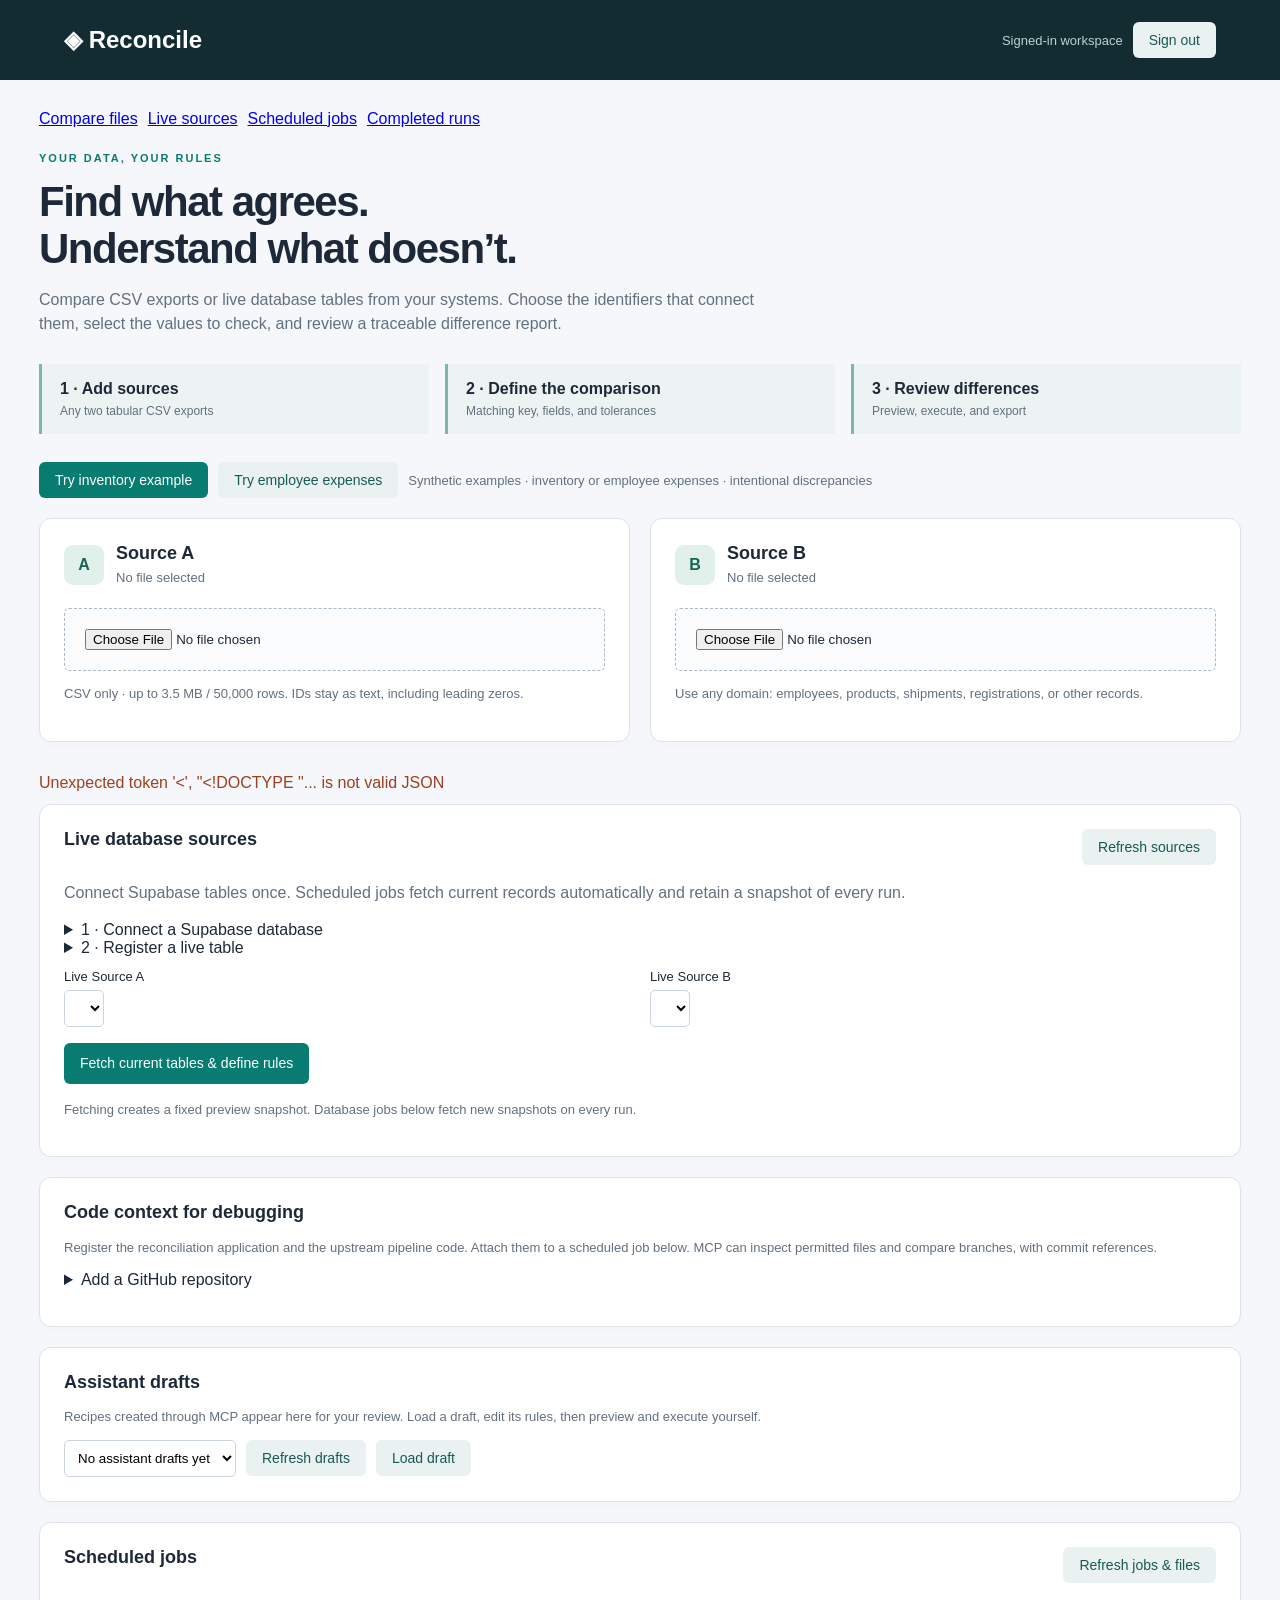
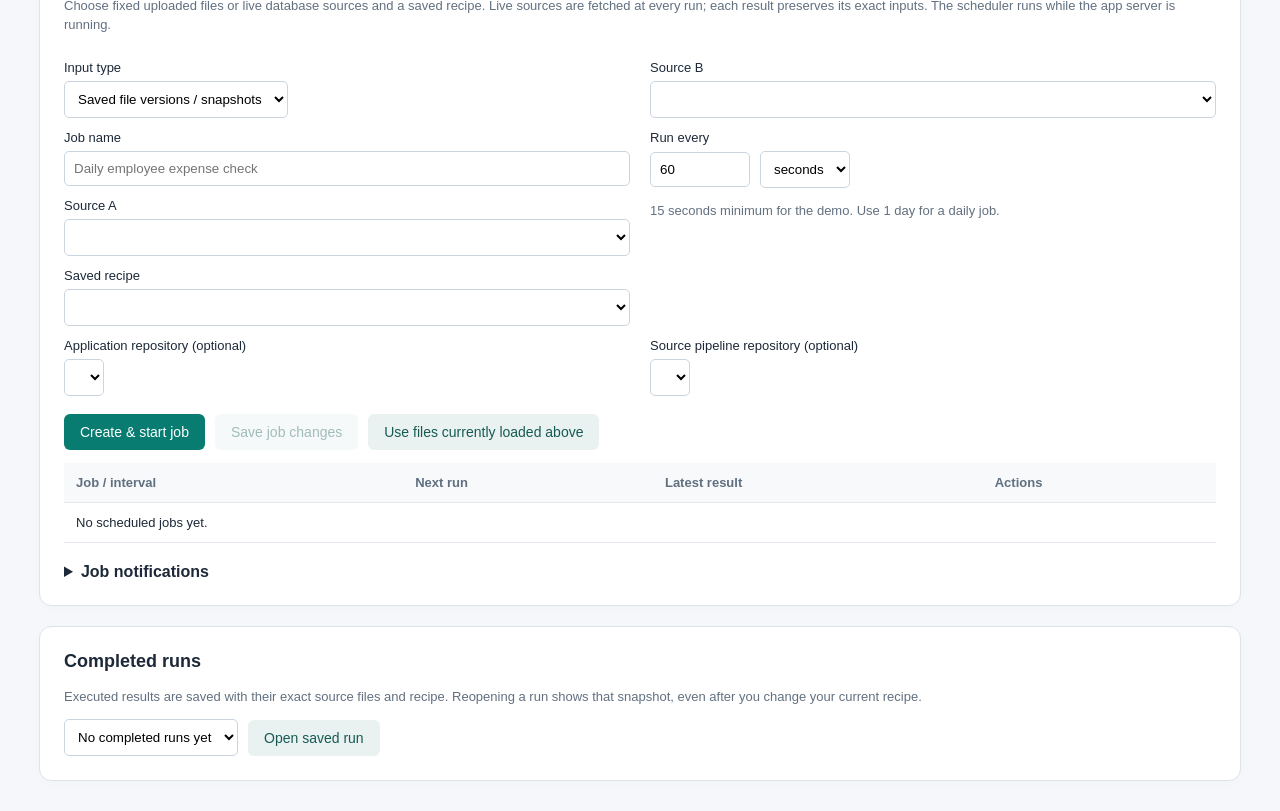
==== app/index.html @ 4d146db3 "Build live-table reconciliation with scheduled snapshots and GitHub diagnostics" ====
<!doctype html><html lang="en"><head><meta charset="UTF-8"><meta name="viewport" content="width=device-width,initial-scale=1"><title>Reconcile — CSV workbench</title><style>
:root{font-family:Inter,Segoe UI,sans-serif;color:#1d2938;background:#f5f7fa}*{box-sizing:border-box}body{margin:0}header{background:#132c32;color:white;padding:22px 5%;display:flex;justify-content:space-between;align-items:center}header b{font-size:24px}header span{color:#b4d5d2;font-size:13px}main{max-width:1250px;margin:30px auto;padding:0 24px}h1{font-size:30px;margin:0 0 8px}h2{font-size:18px;margin-top:0}p{color:#627080;line-height:1.5}.grid{display:grid;grid-template-columns:1fr 1fr;gap:20px}.card{background:white;border:1px solid #dce3e9;border-radius:12px;padding:24px;margin-bottom:20px}button,.button{background:#087c70;color:white;border:0;border-radius:6px;padding:10px 16px;cursor:pointer;font:inherit;font-size:14px}button:disabled{opacity:.4;cursor:default}.secondary{background:#eaf2f1;color:#165a53}input,select{padding:9px;border:1px solid #cbd5df;border-radius:5px;max-width:100%;background:white}label{font-size:13px;display:block;margin:12px 0 6px}.row{display:flex;gap:10px;align-items:center;flex-wrap:wrap}.comparison{display:grid;grid-template-columns:1fr 1fr 100px 80px 32px;gap:8px;margin:10px 0}.muted{font-size:13px;color:#627080}.hidden{display:none}.stats{display:flex;gap:12px;flex-wrap:wrap;margin:16px 0}.stat{background:#edf4f3;padding:12px 18px;border-radius:8px;min-width:105px}.stat b{display:block;font-size:24px}.stat span{font-size:12px}table{border-collapse:collapse;width:100%;font-size:13px}td,th{text-align:left;padding:12px;border-bottom:1px solid #e3e8ee;vertical-align:top}th{color:#607080;background:#f7f9fb}.scroll{overflow:auto;max-height:520px}.badge{display:inline-block;border-radius:20px;background:#eef2f6;padding:4px 9px;font-size:12px}.mismatch,.invalid_value,.duplicate_key,.invalid_key{background:#fff0d9;color:#835100}.matched{background:#dcf4e8;color:#17643a}#message{white-space:pre-wrap;padding:12px 0;color:#9b4020}details{max-width:700px}pre{white-space:pre-wrap;word-break:break-word;font-size:12px}.actions{display:flex;gap:10px;margin-top:18px;flex-wrap:wrap}@media(max-width:750px){.grid{grid-template-columns:1fr}.comparison{grid-template-columns:1fr 1fr}header span{display:none}}
#jobName{width:100%}#jobLeft,#jobRight,#jobRecipe{width:100%}.eyebrow{font-size:11px;letter-spacing:2px;font-weight:700;color:#087c70;margin-bottom:14px}h1{font-size:42px;letter-spacing:-1.5px;line-height:1.12}.intro{max-width:730px;font-size:16px}.steps{display:grid;grid-template-columns:repeat(3,1fr);gap:16px;margin:28px 0}.steps>div{padding:16px 18px;border-left:3px solid #78b8ad;background:#edf3f2}.steps b,.steps span{display:block}.steps span{font-size:12px;color:#627080;margin-top:6px}.source-heading{display:flex;gap:12px;align-items:center;margin-bottom:22px}.source-heading h2{margin:0 0 4px}.letter{width:40px;height:40px;display:grid;place-items:center;background:#e1f0eb;color:#176457;border-radius:9px;font-weight:700}.explanation{white-space:pre-line;padding:16px;background:#f0f5f8;border-radius:7px;color:#31495a;font-size:14px;line-height:1.7}input[type=file]{width:100%;padding:20px;background:#fafcfd;border:1px dashed #a9bac8}h3{font-size:15px}.card{box-shadow:0 3px 12px #20304004}@media(max-width:750px){.steps{grid-template-columns:1fr}h1{font-size:32px}}</style></head><body><header><b>◈ Reconcile</b><div class="row"><span id="accountName">Signed-in workspace</span><form action="/auth/logout" method="post"><button class="secondary" type="submit">Sign out</button></form></div></header><main><nav class="row" style="margin-bottom:24px"><a href="#workbench">Compare files</a><a href="#databaseSources">Live sources</a><a href="#scheduled">Scheduled jobs</a><a href="#history">Completed runs</a></nav><div id="workbench" class="eyebrow">YOUR DATA, YOUR RULES</div><h1>Find what agrees.<br>Understand what doesn’t.</h1><p class="intro">Compare CSV exports or live database tables from your systems. Choose the identifiers that connect them, select the values to check, and review a traceable difference report.</p><div class="steps"><div><b>1 · Add sources</b><span>Any two tabular CSV exports</span></div><div><b>2 · Define the comparison</b><span>Matching key, fields, and tolerances</span></div><div><b>3 · Review differences</b><span>Preview, execute, and export</span></div></div><div class="row" style="margin:20px 0"><button id="demo">Try inventory example</button><button id="expenseDemo" class="secondary">Try employee expenses</button><span class="muted">Synthetic examples · inventory or employee expenses · intentional discrepancies</span></div><div class="grid"><section class="card"><div class="source-heading"><span class="letter">A</span><div><h2>Source A</h2><span id="leftName" class="muted">No file selected</span></div></div><input type="file" id="left" accept=".csv"><p id="leftInfo" class="muted">CSV only · up to 3.5 MB / 50,000 rows. IDs stay as text, including leading zeros.</p></section><section class="card"><div class="source-heading"><span class="letter">B</span><div><h2>Source B</h2><span id="rightName" class="muted">No file selected</span></div></div><input type="file" id="right" accept=".csv"><p id="rightInfo" class="muted">Use any domain: employees, products, shipments, registrations, or other records.</p></section></div><section id="sourceProfiles" class="card hidden"><h2>Explore your sources</h2><p class="muted">Inspect column names and sample values before deciding what to compare. Empty cells in unused columns do not affect the comparison.</p><div id="profiles" class="grid"></div></section><div id="message" role="alert"></div><section class="card" id="databaseSources"><div class="row" style="justify-content:space-between"><h2>Live database sources</h2><button id="refreshSources" class="secondary">Refresh sources</button></div><p>Connect Supabase tables once. Scheduled jobs fetch current records automatically and retain a snapshot of every run.</p><p id="sourceMessage" class="muted" role="status"></p><details><summary>1 · Connect a Supabase database</summary><p class="muted">Use a dedicated SELECT-only database role. The session-pooler host is recommended. Credentials stay encrypted on the server and are never sent through MCP.</p><div class="grid"><div><label for="connectionName">Connection name</label><input id="connectionName" value="Employee audit database"><label for="dbHost">Supabase database / pooler host</label><input id="dbHost" placeholder="aws-0-region.pooler.supabase.com"><label for="dbUser">Database username</label><input id="dbUser" autocomplete="off" placeholder="reconcile_reader.project-ref"><label for="dbPassword">Database password</label><input id="dbPassword" type="password" autocomplete="new-password"></div><div><label for="dbPort">Port</label><select id="dbPort"><option>5432</option><option>6543</option></select><label for="dbName">Database</label><input id="dbName" value="postgres"><label for="dbSchema">Schema</label><input id="dbSchema" value="reconcile_demo"></div></div><p><button id="connectDatabase">Test & save connection</button></p></details><details><summary>2 · Register a live table</summary><div class="grid"><div><label for="sourceConnection">Connection</label><select id="sourceConnection"></select><label for="sourceTable">Table</label><select id="sourceTable"></select><label for="sourceLabel">Source name</label><input id="sourceLabel" placeholder="Live employee expenses"><label for="sourceColumns">Columns (Ctrl-click to select several; primary key is always included)</label><select id="sourceColumns" multiple size="6" style="width:100%"></select></div><div><label for="sourceDateColumn">Optional date filter column</label><select id="sourceDateColumn"></select><label for="sourceDateFrom">From (inclusive)</label><input id="sourceDateFrom" type="date"><label for="sourceDateTo">Through (inclusive)</label><input id="sourceDateTo" type="date"><p class="muted">Tables need a primary key. Register two tables from the same connection for a consistent snapshot.</p></div></div><p><button id="saveSource">Save live source</button></p></details><div class="grid"><div><label for="compareSourceA">Live Source A</label><select id="compareSourceA"></select></div><div><label for="compareSourceB">Live Source B</label><select id="compareSourceB"></select></div></div><p><button id="snapshotSources">Fetch current tables & define rules</button></p><p class="muted" id="sourceSnapshotInfo">Fetching creates a fixed preview snapshot. Database jobs below fetch new snapshots on every run.</p></section>
<section class="card" id="codeContexts"><h2>Code context for debugging</h2><p class="muted">Register the reconciliation application and the upstream pipeline code. Attach them to a scheduled job below. MCP can inspect permitted files and compare branches, with commit references.</p><details><summary>Add a GitHub repository</summary><div class="grid"><div><label for="repoName">Name</label><input id="repoName" placeholder="Expense import pipeline"><label for="repoUrl">Repository (owner/name or GitHub URL)</label><input id="repoUrl" placeholder="your-account/reconcile-demo"><label for="repoBranch">Default branch</label><input id="repoBranch" value="main"></div><div><label for="repoPaths">Relevant paths (one per line; folders end in /)</label><textarea id="repoPaths" rows="4" style="width:100%" placeholder="pipeline/&#10;app/&#10;server.py"></textarea><label for="repoToken">Read-only fine-grained token (private repositories only)</label><input id="repoToken" type="password" autocomplete="new-password"><p class="muted">Public repositories need no token. Limit a private token to Contents: read for the selected repository.</p></div></div><p><button id="saveRepository">Verify & save repository</button></p></details><p id="repoMessage" class="muted" role="status"></p><div id="repoList" class="muted"></div></section><section class="card"><h2>Assistant drafts</h2><p class="muted">Recipes created through MCP appear here for your review. Load a draft, edit its rules, then preview and execute yourself.</p><div class="row"><select id="drafts" aria-label="Assistant drafts"><option value="">No assistant drafts yet</option></select><button id="refreshDrafts" class="secondary">Refresh drafts</button><button id="loadDraft" class="secondary">Load draft</button></div></section><section id="editor" class="card hidden"><h2>Define your comparison</h2><p class="muted">A recipe is a reusable set of instructions. First choose one unique identifier in each file, then select pairs of values to compare. This creates a difference report; it does not overwrite or combine your sources.</p><div class="row"><label>Saved recipes <select id="savedRecipes"><option value="demo">Inventory demo recipe</option></select></label><button id="loadSaved" class="secondary">Load selected recipe</button><input id="recipeName" placeholder="Name your recipe" aria-label="Recipe name"><button class="secondary" id="save">Save recipe</button><span id="recipeStatus" class="muted" role="status">No recipe saved yet</span></div><p class="muted">Recipes are saved in this local workspace. Each save creates a new version. Load one after uploading your two files.</p><div class="grid"><div><label>Source A · matching key</label><select id="leftKey"></select></div><div><label>Source B · matching key</label><select id="rightKey"></select></div></div><div class="row" style="margin:16px 0"><label><input type="checkbox" id="trim" checked> Trim surrounding whitespace</label><label><input type="checkbox" id="ignoreCase" checked> Ignore letter case</label><label><input type="checkbox" id="includeMissing" checked> Include records with missing data</label></div><p class="muted">Normalization applies to matching keys and text comparisons. Missing keys and duplicate keys are isolated, never guessed. Missing-data flags check only selected keys and comparison fields, not unused columns. Uncheck to exclude these groups from results and exports; exclusion counts remain visible.</p><div class="comparison muted"><span>Source A column</span><span>Source B column</span><span>Type</span><span>Tolerance</span></div><div id="comparisons"></div><button class="secondary" id="add">+ Compare another field</button><p id="recipeSummary" class="explanation"></p><div class="actions"><button id="preview">Validate & preview</button><input id="runName" placeholder="Name this run (optional)" aria-label="Run name"><button id="execute" disabled>Execute & save run</button><label style="margin:0"><span class="button secondary">Load recipe <input id="load" type="file" accept=".json" style="display:none"></span></label></div></section><section id="output" class="card hidden"><div class="row" style="justify-content:space-between"><h2 id="resultTitle">Preview</h2><button id="download" class="secondary" disabled>Download results</button></div><p id="accounting" class="muted"></p><div id="stats" class="stats"></div><div class="row" style="margin-bottom:16px"><label>Filter <select id="filter"><option value="all">All results</option></select></label><span class="muted">Counts represent key groups, not individual rows. Matched means selected fields agree. Expand a record for original rows; CSV row IDs are line numbers; database row IDs contain primary-key values.</span></div><div class="scroll"><table><thead><tr><th>Normalized key</th><th>Status</th><th>Discrepancies</th><th>Source records</th></tr></thead><tbody id="rows"></tbody></table></div></section><section class="card" id="scheduled"><div class="row" style="justify-content:space-between"><h2>Scheduled jobs</h2><button class="secondary" id="refreshJobs">Refresh jobs & files</button></div><p class="muted">Choose fixed uploaded files or live database sources and a saved recipe. Live sources are fetched at every run; each result preserves its exact inputs. The scheduler runs while the app server is running.</p><div class="grid"><div><label for="jobMode">Input type</label><select id="jobMode"><option value="files">Saved file versions / snapshots</option><option value="database">Live database tables</option></select><label for="jobName">Job name</label><input id="jobName" placeholder="Daily employee expense check"><label for="jobLeft">Source A</label><select id="jobLeft"></select><label for="jobRecipe">Saved recipe</label><select id="jobRecipe"></select></div><div><label for="jobRight">Source B</label><select id="jobRight"></select><label for="jobInterval">Run every</label><div class="row"><input id="jobInterval" type="number" value="60" min="1" style="width:100px"><select id="jobUnit" aria-label="Interval unit"><option value="1">seconds</option><option value="60">minutes</option><option value="3600">hours</option><option value="86400">days</option></select></div><p class="muted">15 seconds minimum for the demo. Use 1 day for a daily job.</p></div></div><div class="grid"><div><label for="jobAppRepo">Application repository (optional)</label><select id="jobAppRepo"></select></div><div><label for="jobPipelineRepo">Source pipeline repository (optional)</label><select id="jobPipelineRepo"></select></div></div><div class="actions"><button id="createJob">Create & start job</button><button id="updateJob" class="secondary" disabled>Save job changes</button><button id="useCurrentFiles" class="secondary">Use files currently loaded above</button></div><p id="jobMessage" class="muted" role="status"></p><div class="scroll"><table><thead><tr><th>Job / interval</th><th>Next run</th><th>Latest result</th><th>Actions</th></tr></thead><tbody id="jobRows"><tr><td colspan="4">No scheduled jobs yet.</td></tr></tbody></table></div><details id="notificationPanel" style="max-width:none;margin-top:20px"><summary id="notificationHeading" style="cursor:pointer;font-weight:600">Job notifications</summary><p class="muted">Events are saved in your workspace. A verified assistant subscription enables webhook delivery. Accepted means the receiver acknowledged the event; assistant processing happens afterward.</p><p id="subscriptionStatus" class="muted">Checking assistant subscriptions…</p><div id="jobEvents" class="muted">No job events yet.</div><div class="row"><button id="notificationsPrev" class="secondary">Previous notifications</button><span id="notificationsPage" class="muted"></span><button id="notificationsNext" class="secondary">Next notifications</button><label>Per page <select id="notificationsSize"><option>5</option><option>10</option><option>20</option></select></label></div></details></section><section class="card" id="history"><h2>Completed runs</h2><p class="muted">Executed results are saved with their exact source files and recipe. Reopening a run shows that snapshot, even after you change your current recipe.</p><div class="row"><select id="runHistory" aria-label="Completed runs"><option value="">No completed runs yet</option></select><button id="openRun" class="secondary">Open saved run</button></div></section></main><script>
const statusLabel=k=>({matched:'Agrees',mismatch:'Different values',left_only:'Only in Source A',right_only:'Only in Source B',invalid_key:'Missing identifier',duplicate_key:'Duplicate identifier',invalid_value:'Invalid number',missing_data:'Missing data'}[k]||k);
const $=id=>document.getElementById(id);let source={left:'',right:''},columns={},current=null,approved=null,executed=false;
let workspaceKey=null,jobRecords=[],editingJob=null;
let ids={left:null,right:null},names={left:'Source A.csv',right:'Source B.csv'},previewId=null,runId=null,revision=0,recipeRecords=[];
const esc=x=>String(x??'').replace(/[&<>"']/g,c=>({'&':'&amp;','<':'&lt;','>':'&gt;','"':'&quot;',"'":'&#39;'}[c]));
function invalidate(){revision++;if($('recipeName').value)$('recipeStatus').textContent='Unsaved changes';previewId=null;runId=null;updateSummary();persistWorkspace();approved=null;current=null;executed=false;$('execute').disabled=true;$('download').disabled=true;$('output').classList.add('hidden')}
async function api(path,body,method='POST'){const r=await fetch(path,{method,headers:{'Content-Type':'application/json'},body:JSON.stringify(body)});const j=await r.json();if(r.status===401){location.href='/';throw Error('Session expired. Sign in again.');}if(!r.ok)throw Error(j.error||j.detail||'Request failed');return j}
function options(cols,value){return cols.map(c=>`<option ${c===value?'selected':''} value="${esc(c)}">${esc(c)}</option>`).join('')}
function addComparison(c={}){const row=document.createElement('div');row.className='comparison';row.innerHTML=`<select class="lc">${options(columns.left,c.left)}</select><select class="rc">${options(columns.right,c.right)}</select><select class="kind"><option value="text">Text</option><option value="number">Number</option></select><input class="tolerance" type="number" min="0" step="any" value="${esc(c.tolerance??0)}" aria-label="Tolerance"><button class="secondary" aria-label="Remove comparison">×</button>`;row.querySelector('.kind').value=c.type||'text';row.querySelector('button').onclick=()=>{row.remove();invalidate()};$('comparisons').append(row);updateSummary()}
function recipe(){return {left_key:$('leftKey').value,right_key:$('rightKey').value,trim:$('trim').checked,ignore_case:$('ignoreCase').checked,include_missing:$('includeMissing').checked,comparisons:[...$('comparisons').children].map(r=>({left:r.querySelector('.lc').value,right:r.querySelector('.rc').value,type:r.querySelector('.kind').value,tolerance:r.querySelector('.tolerance').value}))}}
function setRecipe(r){
if(!r || !Array.isArray(r.comparisons) || !columns.left?.includes(r.left_key) || !columns.right?.includes(r.right_key) || r.comparisons.some(c=>!columns.left.includes(c.left)||!columns.right.includes(c.right)))throw Error('Recipe columns do not match these files. Upload compatible files or edit the mapping manually.');
$('includeMissing').checked=r.include_missing!==false;$('leftKey').value=r.left_key;$('rightKey').value=r.right_key;$('trim').checked=r.trim!==false;$('ignoreCase').checked=r.ignore_case!==false;$('comparisons').innerHTML='';r.comparisons.forEach(addComparison);invalidate()}
async function inspect(){invalidate();$('editor').classList.add('hidden');$('sourceProfiles').classList.add('hidden');if(!source.left||!source.right)return;for(const side of ['left','right'])if(!ids[side]){const d=await api('/api/datasets',{name:names[side],text:source[side]});ids[side]=d.id;}const p=await api('/api/profile',{left_id:ids.left,right_id:ids.right});columns={left:p.left_columns,right:p.right_columns};for(const side of ['left','right']){$(side+'Info').textContent=`${p[side].rows} rows · ${p[side].columns.length} columns · ${p[side].columns.filter(c=>c.empty).length} columns contain empty cells`;$(side+'Key').innerHTML=options(columns[side]);} $('comparisons').innerHTML='';addComparison();$('editor').classList.remove('hidden');$('sourceProfiles').classList.remove('hidden');
$('profiles').innerHTML=['left','right'].map(side=>'<div><h3>Source '+(side==='left'?'A':'B')+'</h3><div class="scroll" style="max-height:260px"><table><thead><tr><th>Column</th><th>Samples</th><th>Empty</th><th>Repeated values</th></tr></thead><tbody>'+p[side].columns.map(c=>'<tr><td>'+esc(c.name)+'</td><td>'+esc(c.samples.filter(v=>v.trim()).slice(0,3).join(' · ')||'(empty)')+'</td><td>'+c.empty+'</td><td>'+c.duplicate_values+'</td></tr>').join('')+'</tbody></table></div></div>').join('');updateSummary();persistWorkspace();await refreshJobChoices()}
function updateSummary(){if(!$('leftKey')?.value)return;const r=recipe();$('recipeSummary').textContent=['Match '+r.left_key+' (Source A) to '+r.right_key+' (Source B).','Compare selected fields:',...r.comparisons.map(c=>'• '+c.left+' ↔ '+c.right+(c.type==='number'?' — number; allowed difference '+c.tolerance:' — text')),r.include_missing?'Flag and include records with missing selected values.':'Exclude records with missing selected values.'].join('\n')}
function persistWorkspace(){try{if(workspaceKey&&ids.left&&ids.right)localStorage.setItem(workspaceKey,JSON.stringify({ids,names,recipe:$('leftKey').value?recipe():null}))}catch{}}

function render(){const f=$('filter').value;const visible=current.results.filter(r=>f==='all'||r.status===f);$('rows').innerHTML=visible.map(r=>`<tr><td>${esc(r.key||'(blank)')}</td><td><span class="badge ${r.status}">${esc(statusLabel(r.status))}</span>${r.missing_data&&r.status!=='missing_data'?'<br><span class="badge invalid_value">Missing data</span>':''}</td><td>${r.missing_data?'<div>Missing: '+r.missing_fields.map(m=>esc(m.side+' row '+m.row+': '+m.column)).join(', ')+'</div>':''}${r.details.map(d=>`${esc(d.left_column)}: <b>${esc(d.left||'(empty)')}</b> → <b>${esc(d.right||'(empty)')}</b>${d.difference!==null?' (Δ '+esc(d.difference)+')':''} ${d.reason==='invalid_number'?'— invalid number':''}`).join('<br>')||'—'}</td><td><details><summary>${r.left_rows.length} Source A / ${r.right_rows.length} Source B rows</summary><pre>${esc(JSON.stringify({source_a:r.left_rows,source_b:r.right_rows},null,2))}</pre></details></td></tr>`).join('')}
async function guard(fn){$('message').textContent='';try{await fn()}catch(e){$('message').textContent=e.message}}
for(const side of ['left','right'])$(side).onchange=()=>guard(async()=>{invalidate();ids[side]=null;source[side]='';const file=$(side).files[0];$(side+'Name').textContent=file?file.name:'No file selected';if(file){names[side]=file.name;if(!file.name.toLowerCase().endsWith('.csv'))throw Error('Please choose a CSV file.');if(file.size>3500000)throw Error('Each file must be under 3.5 MB.');source[side]=await file.text()}await inspect()});
$('demo').onclick=()=>guard(async()=>{ids={left:null,right:null};names={left:'warehouse.csv',right:'store.csv'};$('leftName').textContent='warehouse.csv · example';$('rightName').textContent='store.csv · example';$('left').value='';$('right').value='';for(const s of ['left','right'])source[s]=await(await fetch('/demo/'+(s==='left'?'warehouse':'store')+'.csv')).text();await inspect();setRecipe(await(await fetch('/demo/recipe.json')).json())});
$('expenseDemo').onclick=()=>guard(async()=>{ids={left:null,right:null};names={left:'employee_expenses.csv',right:'uploaded_invoices.csv'};for(const side of ['left','right']){$(side).value='';$(side+'Name').textContent=names[side]+' · synthetic example';source[side]=await(await fetch('/demo/'+names[side])).text();}await inspect();setRecipe(await(await fetch('/demo/expense_recipe.json')).json());$('runName').value='October employee expense audit';});
$('editor').addEventListener('input',e=>{if(e.target.id==='recipeName')$('recipeStatus').textContent='Name changed — click Save recipe';else if(!['runName','load'].includes(e.target.id))invalidate();});$('add').onclick=()=>{addComparison();invalidate()};
function showResult(result,title){current=result;$('output').classList.remove('hidden');$('resultTitle').textContent=title;const a=result.accounting;$('accounting').textContent=`All source rows accounted for: Source A ${a.left_accounted}/${a.left_input}, Source B ${a.right_accounted}/${a.right_input}. Missing-data groups: ${result.missing_groups}. Excluded groups: ${result.excluded_groups} (${result.excluded_source_rows.left} Source A rows, ${result.excluded_source_rows.right} Source B rows).`;$('stats').innerHTML=Object.entries(result.summary).map(([k,v])=>`<div class="stat"><b>${v}</b><span>${esc(statusLabel(k))}</span></div>`).join('');$('filter').innerHTML='<option value="all">All results</option>'+Object.keys(result.summary).map(k=>`<option value="${k}">${statusLabel(k)}</option>`).join('');render()}
$('preview').onclick=()=>guard(async()=>{const token=revision;const r=recipe();const result=await api('/api/previews',{left_id:ids.left,right_id:ids.right,recipe:r});if(token!==revision)throw Error('Inputs changed during preview. Preview again.');previewId=result.preview_id;approved=JSON.stringify(r);executed=false;$('execute').disabled=false;$('download').disabled=true;showResult(result,'Preview — review before executing');persistWorkspace()});
$('execute').onclick=()=>guard(async()=>{if(!previewId||approved!==JSON.stringify(recipe()))throw Error('Recipe changed. Preview again.');const token=revision;const run=await api('/api/runs',{preview_id:previewId,name:$('runName').value.trim()});await refreshRuns();if(token!==revision)throw Error('Run saved, but the workspace changed. Open it from Completed runs.');runId=run.id;executed=true;$('execute').disabled=true;$('download').disabled=false;showResult(run.result,(run.name||'Reconciliation')+' — '+new Date(run.created_at).toLocaleString())});$('filter').onchange=render;
function download(name,text,type){const url=URL.createObjectURL(new Blob([text],{type}));const a=document.createElement('a');a.href=url;a.download=name;a.click();setTimeout(()=>URL.revokeObjectURL(url),1000)}
async function refreshSaved(){recipeRecords=await(await fetch('/api/recipes')).json();$('savedRecipes').innerHTML='<option value="demo">Inventory demo recipe</option><option value="expenses">Employee expense audit recipe</option>'+recipeRecords.map(r=>`<option value="${r.id}">${esc(r.name)} · ${esc(new Date(r.created_at).toLocaleString())}</option>`).join('')}
$('save').onclick=()=>guard(async()=>{const name=$('recipeName').value.trim();if(!name)throw Error('Enter a recipe name first.');const r=await api('/api/recipes',{name,recipe:recipe()});await refreshSaved();$('savedRecipes').value=r.id;$('recipeStatus').textContent='Saved: '+r.name+' at '+new Date(r.created_at).toLocaleTimeString();$('message').textContent='Recipe saved in the local workspace.';await refreshJobChoices()});
$('loadSaved').onclick=()=>guard(async()=>{const id=$('savedRecipes').value;const r=id==='demo'?await(await fetch('/demo/recipe.json')).json():id==='expenses'?await(await fetch('/demo/expense_recipe.json')).json():recipeRecords.find(r=>r.id===id)?.recipe;setRecipe(r)});$('load').onchange=()=>guard(async()=>setRecipe(JSON.parse(await $('load').files[0].text())));
$('download').onclick=()=>{if(executed&&runId)window.location.href='/api/runs/'+runId+'/export'};
let draftRecords=[];
async function refreshDrafts(){draftRecords=await(await fetch('/api/drafts')).json();$('drafts').innerHTML=draftRecords.length?draftRecords.map(d=>`<option value="${d.id}">${esc(d.name)} — ${esc(new Date(d.created_at).toLocaleString())}</option>`).join(''):'<option value="">No assistant drafts yet</option>'}
async function loadDraft(id){const d=draftRecords.find(d=>d.id===id);if(!d)throw Error('Draft not found. Refresh drafts first.');await restoreSources({left:d.left_id,right:d.right_id},null,d.recipe);$('runName').value=d.name;$('recipeName').value=d.name;$('recipeStatus').textContent='Assistant draft loaded — review before saving';$('message').textContent='Draft loaded. Review the rules, then validate & preview.';}
$('refreshDrafts').onclick=()=>guard(refreshDrafts);$('loadDraft').onclick=()=>guard(async()=>loadDraft($('drafts').value));
async function refreshRuns(){const runs=await(await fetch('/api/runs')).json();$('runHistory').innerHTML=runs.length?runs.map(r=>`<option value="${r.id}">${esc(r.name||'Reconciliation')} — ${esc(new Date(r.created_at).toLocaleString())}</option>`).join(''):'<option value="">No completed runs yet</option>'}
async function restoreSources(pair,labels,r){ids={...pair};for(const side of ['left','right']){const response=await fetch('/api/datasets/'+ids[side]);if(!response.ok)throw Error('Saved source is unavailable. Please upload again.');const d=await response.json();source[side]=d.text||'database snapshot';names[side]=d.name;$(side+'Name').textContent=d.name;}await inspect();if(r)setRecipe(r)}
$('openRun').onclick=()=>guard(async()=>{const id=$('runHistory').value;if(!id)throw Error('Execute a preview to create your first saved run.');const run=await(await fetch('/api/runs/'+id)).json();await restoreSources({left:run.left_id,right:run.right_id},null,run.recipe);runId=run.id;executed=true;$('execute').disabled=true;$('download').disabled=false;showResult(run.result,(run.name||'Reconciliation')+' — '+new Date(run.created_at).toLocaleString())});
async function getJson(path){const r=await fetch(path);const d=await r.json();if(!r.ok)throw Error(d.error||d.detail||'Could not load workspace.');return d}
async function refreshJobChoices(){const [files,recipes,live,repos]=await Promise.all([getJson('/api/datasets'),getJson('/api/recipes'),getJson('/api/sources'),getJson('/api/repositories')]);const datasets=$('jobMode').value==='database'?live:files;for(const id of ['jobAppRepo','jobPipelineRepo']){const previous=$(id).value;$(id).innerHTML='<option value="">No repository attached</option>'+repos.map(r=>`<option value="${r.id}">${esc(r.name)} · ${esc(r.branch)}</option>`).join('');$(id).value=previous;}for(const id of ['jobLeft','jobRight']){const previous=$(id).value;$(id).innerHTML='<option value="">Choose a source</option>'+datasets.map(d=>`<option value="${d.id}">${esc(d.name)} · ${d.rows===undefined?'live table':d.rows+' rows'} · ${esc(new Date(d.created_at).toLocaleString())}</option>`).join('');if(datasets.some(d=>d.id===previous))$(id).value=previous;}const previous=$('jobRecipe').value;$('jobRecipe').innerHTML='<option value="">Choose a saved recipe</option>'+recipes.map(r=>`<option value="${r.id}">${esc(r.name)} · ${esc(new Date(r.created_at).toLocaleString())}</option>`).join('');if(recipes.some(r=>r.id===previous))$('jobRecipe').value=previous;}
function jobPayload(){const interval=Number($('jobInterval').value)*Number($('jobUnit').value);if(!Number.isInteger(interval)||interval<15||interval>604800)throw Error('Choose an interval between 15 seconds and 7 days.');if(!$('jobLeft').value||!$('jobRight').value||!$('jobRecipe').value)throw Error('Select both files and a saved recipe.');return {source_mode:$('jobMode').value,application_repo_id:$('jobAppRepo').value||null,pipeline_repo_id:$('jobPipelineRepo').value||null,name:$('jobName').value.trim(),left_id:$('jobLeft').value,right_id:$('jobRight').value,recipe_id:$('jobRecipe').value,interval_seconds:interval,enabled:editingJob?jobRecords.find(j=>j.id===editingJob).enabled:true}}
async function jobGuard(fn){$('jobMessage').textContent='';try{await fn()}catch(e){$('jobMessage').textContent=e.message}}
function intervalLabel(seconds){for(const [unit,size] of [['day',86400],['hour',3600],['minute',60]])if(seconds%size===0)return (seconds/size)+' '+unit+(seconds/size===1?'':'s');return seconds+' seconds'}
async function refreshJobs(){const [jobs,subscriptions]=await Promise.all([getJson('/api/jobs'),getJson('/api/subscriptions')]);const active=subscriptions.filter(s=>s.active);$('subscriptionStatus').textContent=active.length?active.length+' active assistant subscription(s). Next expiration: '+new Date(Math.min(...active.map(s=>s.expires))*1000).toLocaleString():'No active assistant subscriptions. Ask ChatGPT to monitor reconciliation.finished through the connected plugin.';jobRecords=jobs;$('jobRows').innerHTML=jobs.length?jobs.map(j=>`<tr><td><b>${esc(j.name)}</b><br>${j.source_mode==='database'?'Live tables':'Saved versions'} · Every ${intervalLabel(j.interval_seconds)} · ${esc(j.state)}</td><td>${j.enabled?esc(new Date(j.next_run_at*1000).toLocaleString()):'Paused'}</td><td>${esc(j.last_status.replaceAll('_',' '))}${j.last_error?'<br>'+esc(j.last_error):''}</td><td><div class="row"><button class="secondary" data-action="edit" data-id="${j.id}">Edit</button><button class="secondary" data-action="toggle" data-id="${j.id}">${j.enabled?'Pause':'Resume'}</button><button class="secondary" data-action="run" data-id="${j.id}" ${j.state==='running'?'disabled':''}>Run now</button></div></td></tr>`).join(''):'<tr><td colspan="4">No scheduled jobs yet.</td></tr>';await refreshNotifications();}
$('createJob').onclick=()=>jobGuard(async()=>{editingJob=null;const j=await api('/api/jobs',jobPayload());$('jobMessage').textContent='Scheduled '+j.name+'. First run: '+new Date(j.next_run_at*1000).toLocaleTimeString();await refreshJobs()});
$('updateJob').onclick=()=>jobGuard(async()=>{if(!editingJob)throw Error('Choose Edit on a job first.');await api('/api/jobs/'+editingJob,jobPayload(),'PUT');$('jobMessage').textContent='Job settings saved.';await refreshJobs()});
$('refreshJobs').onclick=()=>jobGuard(async()=>{await refreshJobChoices();await refreshJobs()});
$('useCurrentFiles').onclick=()=>jobGuard(async()=>{$('jobMode').value='files';await refreshJobChoices();if(!ids.left||!ids.right)throw Error('Upload or load two files first.');$('jobLeft').value=ids.left;$('jobRight').value=ids.right;const selected=$('savedRecipes').value;if(!['demo','expenses'].includes(selected))$('jobRecipe').value=selected;$('jobMessage').textContent='Current files selected. Choose a saved recipe before starting.';});
$('jobRows').onclick=e=>jobGuard(async()=>{const button=e.target.closest('button[data-action]');if(!button)return;const job=jobRecords.find(j=>j.id===button.dataset.id);if(button.dataset.action==='edit'){$('jobMode').value=job.source_mode||'files';await refreshJobChoices();$('jobAppRepo').value=job.application_repo_id||'';$('jobPipelineRepo').value=job.pipeline_repo_id||'';editingJob=job.id;$('jobName').value=job.name;$('jobLeft').value=job.left_id;$('jobRight').value=job.right_id;$('jobRecipe').value=job.recipe_id;const unit=[86400,3600,60,1].find(u=>job.interval_seconds%u===0);$('jobInterval').value=job.interval_seconds/unit;$('jobUnit').value=String(unit);$('updateJob').disabled=false;$('jobMessage').textContent='Editing '+job.name+'. Save job changes when ready.';}else if(button.dataset.action==='toggle'){await api('/api/jobs/'+job.id+'/enabled',{enabled:!job.enabled});await refreshJobs()}else{button.disabled=true;try{const j=await api('/api/jobs/'+job.id+'/run',{});$('jobMessage').textContent=j.name+': '+j.last_status.replaceAll('_',' ');await refreshJobs();await refreshRuns()}finally{button.disabled=false}}});
window.addEventListener('DOMContentLoaded',()=>guard(async()=>{const auth=await getJson('/api/auth/me');if(!auth.authenticated){location.href='/';return;}workspaceKey='reconcile.workspace.'+auth.user.id;$('accountName').textContent=auth.user.name+' · '+auth.user.email;await refreshSaved();await refreshRuns();await refreshDrafts();await refreshJobChoices();await refreshLiveSources();await refreshRepositories();await refreshJobs();setInterval(()=>refreshJobs().then(refreshRuns).catch(()=>{}),5000);const draftId=new URLSearchParams(location.search).get('draft');if(draftId){await loadDraft(draftId);return;}let workspace;try{workspace=JSON.parse(localStorage.getItem(workspaceKey)||'null')}catch{}if(workspace)await restoreSources(workspace.ids,workspace.names,workspace.recipe)}));
</script><script src="/assets/live.js"></script></body></html>
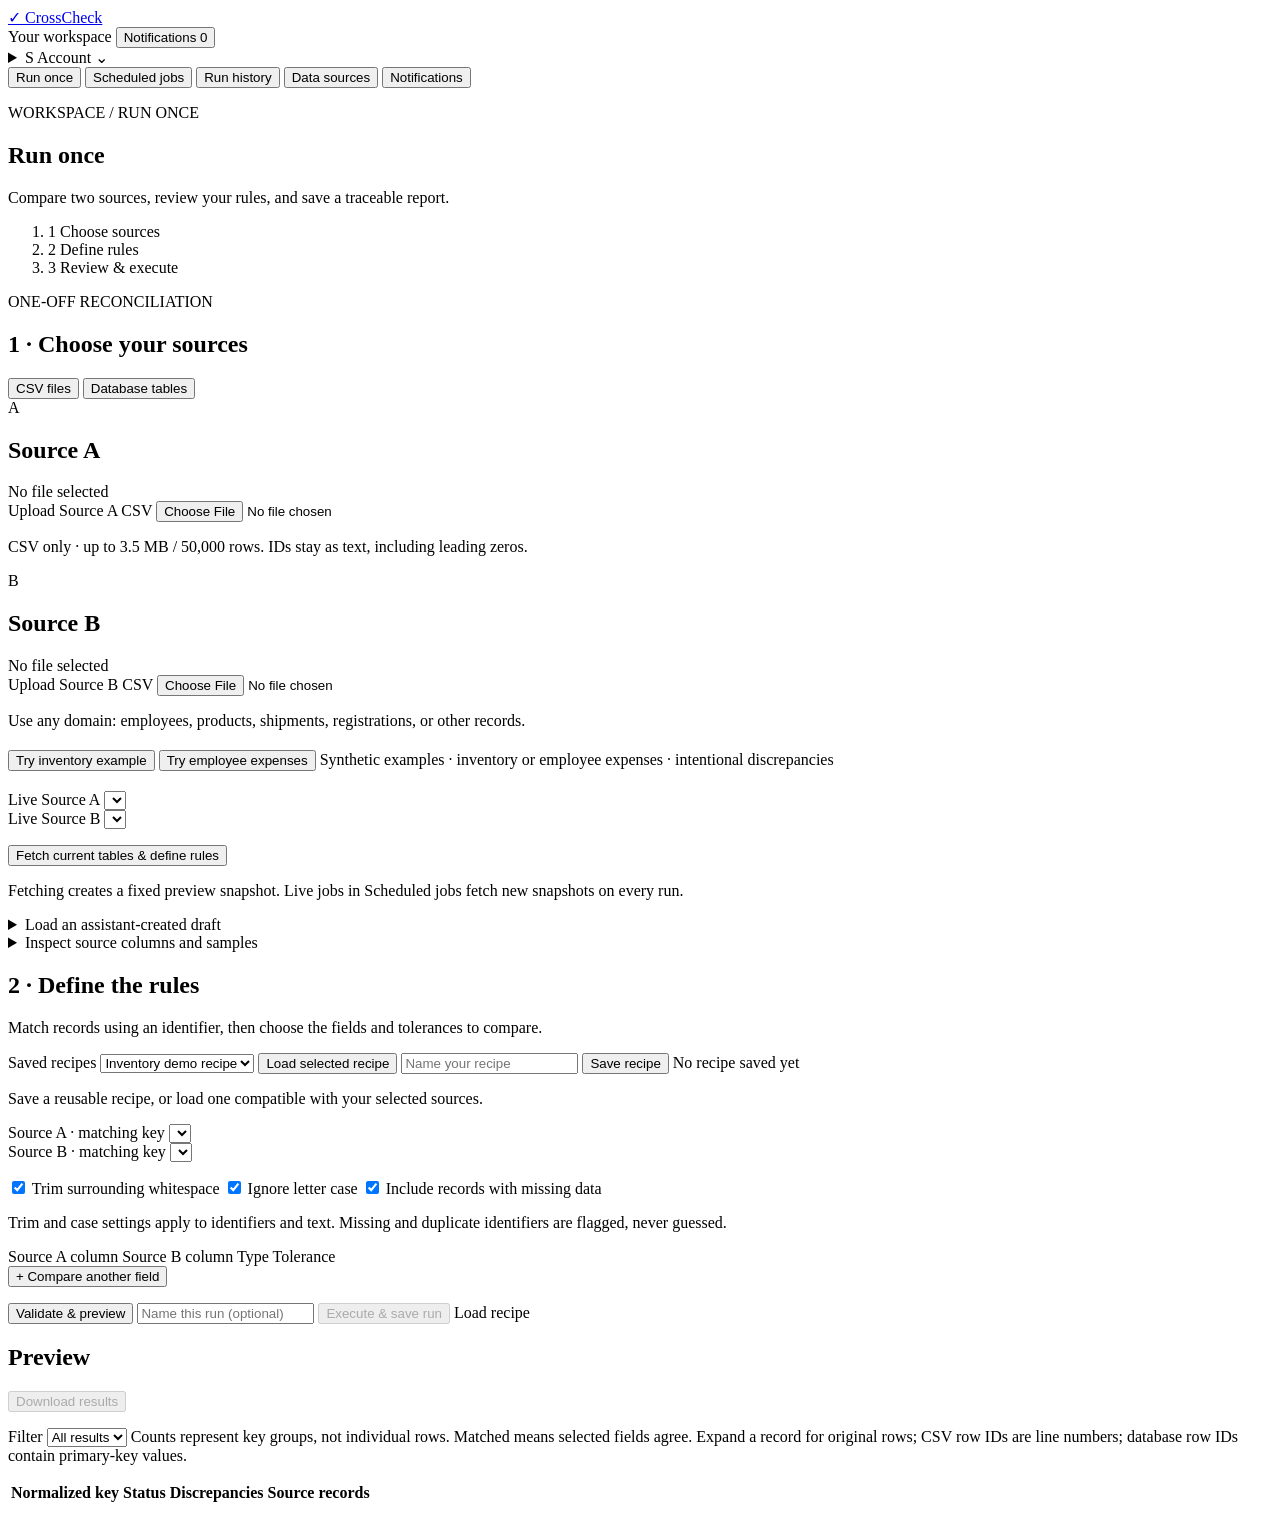
==== commit 0c7f0cca: "Organize CrossCheck workflows and add recoverable demo reset" ====
--- a/app/index.html
+++ b/app/index.html
@@ -1,56 +1,882 @@
-<!doctype html><html lang="en"><head><meta charset="UTF-8"><meta name="viewport" content="width=device-width,initial-scale=1"><title>Reconcile — CSV workbench</title><style>
-:root{font-family:Inter,Segoe UI,sans-serif;color:#1d2938;background:#f5f7fa}*{box-sizing:border-box}body{margin:0}header{background:#132c32;color:white;padding:22px 5%;display:flex;justify-content:space-between;align-items:center}header b{font-size:24px}header span{color:#b4d5d2;font-size:13px}main{max-width:1250px;margin:30px auto;padding:0 24px}h1{font-size:30px;margin:0 0 8px}h2{font-size:18px;margin-top:0}p{color:#627080;line-height:1.5}.grid{display:grid;grid-template-columns:1fr 1fr;gap:20px}.card{background:white;border:1px solid #dce3e9;border-radius:12px;padding:24px;margin-bottom:20px}button,.button{background:#087c70;color:white;border:0;border-radius:6px;padding:10px 16px;cursor:pointer;font:inherit;font-size:14px}button:disabled{opacity:.4;cursor:default}.secondary{background:#eaf2f1;color:#165a53}input,select{padding:9px;border:1px solid #cbd5df;border-radius:5px;max-width:100%;background:white}label{font-size:13px;display:block;margin:12px 0 6px}.row{display:flex;gap:10px;align-items:center;flex-wrap:wrap}.comparison{display:grid;grid-template-columns:1fr 1fr 100px 80px 32px;gap:8px;margin:10px 0}.muted{font-size:13px;color:#627080}.hidden{display:none}.stats{display:flex;gap:12px;flex-wrap:wrap;margin:16px 0}.stat{background:#edf4f3;padding:12px 18px;border-radius:8px;min-width:105px}.stat b{display:block;font-size:24px}.stat span{font-size:12px}table{border-collapse:collapse;width:100%;font-size:13px}td,th{text-align:left;padding:12px;border-bottom:1px solid #e3e8ee;vertical-align:top}th{color:#607080;background:#f7f9fb}.scroll{overflow:auto;max-height:520px}.badge{display:inline-block;border-radius:20px;background:#eef2f6;padding:4px 9px;font-size:12px}.mismatch,.invalid_value,.duplicate_key,.invalid_key{background:#fff0d9;color:#835100}.matched{background:#dcf4e8;color:#17643a}#message{white-space:pre-wrap;padding:12px 0;color:#9b4020}details{max-width:700px}pre{white-space:pre-wrap;word-break:break-word;font-size:12px}.actions{display:flex;gap:10px;margin-top:18px;flex-wrap:wrap}@media(max-width:750px){.grid{grid-template-columns:1fr}.comparison{grid-template-columns:1fr 1fr}header span{display:none}}
-#jobName{width:100%}#jobLeft,#jobRight,#jobRecipe{width:100%}.eyebrow{font-size:11px;letter-spacing:2px;font-weight:700;color:#087c70;margin-bottom:14px}h1{font-size:42px;letter-spacing:-1.5px;line-height:1.12}.intro{max-width:730px;font-size:16px}.steps{display:grid;grid-template-columns:repeat(3,1fr);gap:16px;margin:28px 0}.steps>div{padding:16px 18px;border-left:3px solid #78b8ad;background:#edf3f2}.steps b,.steps span{display:block}.steps span{font-size:12px;color:#627080;margin-top:6px}.source-heading{display:flex;gap:12px;align-items:center;margin-bottom:22px}.source-heading h2{margin:0 0 4px}.letter{width:40px;height:40px;display:grid;place-items:center;background:#e1f0eb;color:#176457;border-radius:9px;font-weight:700}.explanation{white-space:pre-line;padding:16px;background:#f0f5f8;border-radius:7px;color:#31495a;font-size:14px;line-height:1.7}input[type=file]{width:100%;padding:20px;background:#fafcfd;border:1px dashed #a9bac8}h3{font-size:15px}.card{box-shadow:0 3px 12px #20304004}@media(max-width:750px){.steps{grid-template-columns:1fr}h1{font-size:32px}}</style></head><body><header><b>◈ Reconcile</b><div class="row"><span id="accountName">Signed-in workspace</span><form action="/auth/logout" method="post"><button class="secondary" type="submit">Sign out</button></form></div></header><main><nav class="row" style="margin-bottom:24px"><a href="#workbench">Compare files</a><a href="#databaseSources">Live sources</a><a href="#scheduled">Scheduled jobs</a><a href="#history">Completed runs</a></nav><div id="workbench" class="eyebrow">YOUR DATA, YOUR RULES</div><h1>Find what agrees.<br>Understand what doesn’t.</h1><p class="intro">Compare CSV exports or live database tables from your systems. Choose the identifiers that connect them, select the values to check, and review a traceable difference report.</p><div class="steps"><div><b>1 · Add sources</b><span>Any two tabular CSV exports</span></div><div><b>2 · Define the comparison</b><span>Matching key, fields, and tolerances</span></div><div><b>3 · Review differences</b><span>Preview, execute, and export</span></div></div><div class="row" style="margin:20px 0"><button id="demo">Try inventory example</button><button id="expenseDemo" class="secondary">Try employee expenses</button><span class="muted">Synthetic examples · inventory or employee expenses · intentional discrepancies</span></div><div class="grid"><section class="card"><div class="source-heading"><span class="letter">A</span><div><h2>Source A</h2><span id="leftName" class="muted">No file selected</span></div></div><input type="file" id="left" accept=".csv"><p id="leftInfo" class="muted">CSV only · up to 3.5 MB / 50,000 rows. IDs stay as text, including leading zeros.</p></section><section class="card"><div class="source-heading"><span class="letter">B</span><div><h2>Source B</h2><span id="rightName" class="muted">No file selected</span></div></div><input type="file" id="right" accept=".csv"><p id="rightInfo" class="muted">Use any domain: employees, products, shipments, registrations, or other records.</p></section></div><section id="sourceProfiles" class="card hidden"><h2>Explore your sources</h2><p class="muted">Inspect column names and sample values before deciding what to compare. Empty cells in unused columns do not affect the comparison.</p><div id="profiles" class="grid"></div></section><div id="message" role="alert"></div><section class="card" id="databaseSources"><div class="row" style="justify-content:space-between"><h2>Live database sources</h2><button id="refreshSources" class="secondary">Refresh sources</button></div><p>Connect Supabase tables once. Scheduled jobs fetch current records automatically and retain a snapshot of every run.</p><p id="sourceMessage" class="muted" role="status"></p><details><summary>1 · Connect a Supabase database</summary><p class="muted">Use a dedicated SELECT-only database role. The session-pooler host is recommended. Credentials stay encrypted on the server and are never sent through MCP.</p><div class="grid"><div><label for="connectionName">Connection name</label><input id="connectionName" value="Employee audit database"><label for="dbHost">Supabase database / pooler host</label><input id="dbHost" placeholder="aws-0-region.pooler.supabase.com"><label for="dbUser">Database username</label><input id="dbUser" autocomplete="off" placeholder="reconcile_reader.project-ref"><label for="dbPassword">Database password</label><input id="dbPassword" type="password" autocomplete="new-password"></div><div><label for="dbPort">Port</label><select id="dbPort"><option>5432</option><option>6543</option></select><label for="dbName">Database</label><input id="dbName" value="postgres"><label for="dbSchema">Schema</label><input id="dbSchema" value="reconcile_demo"></div></div><p><button id="connectDatabase">Test & save connection</button></p></details><details><summary>2 · Register a live table</summary><div class="grid"><div><label for="sourceConnection">Connection</label><select id="sourceConnection"></select><label for="sourceTable">Table</label><select id="sourceTable"></select><label for="sourceLabel">Source name</label><input id="sourceLabel" placeholder="Live employee expenses"><label for="sourceColumns">Columns (Ctrl-click to select several; primary key is always included)</label><select id="sourceColumns" multiple size="6" style="width:100%"></select></div><div><label for="sourceDateColumn">Optional date filter column</label><select id="sourceDateColumn"></select><label for="sourceDateFrom">From (inclusive)</label><input id="sourceDateFrom" type="date"><label for="sourceDateTo">Through (inclusive)</label><input id="sourceDateTo" type="date"><p class="muted">Tables need a primary key. Register two tables from the same connection for a consistent snapshot.</p></div></div><p><button id="saveSource">Save live source</button></p></details><div class="grid"><div><label for="compareSourceA">Live Source A</label><select id="compareSourceA"></select></div><div><label for="compareSourceB">Live Source B</label><select id="compareSourceB"></select></div></div><p><button id="snapshotSources">Fetch current tables & define rules</button></p><p class="muted" id="sourceSnapshotInfo">Fetching creates a fixed preview snapshot. Database jobs below fetch new snapshots on every run.</p></section>
-<section class="card" id="codeContexts"><h2>Code context for debugging</h2><p class="muted">Register the reconciliation application and the upstream pipeline code. Attach them to a scheduled job below. MCP can inspect permitted files and compare branches, with commit references.</p><details><summary>Add a GitHub repository</summary><div class="grid"><div><label for="repoName">Name</label><input id="repoName" placeholder="Expense import pipeline"><label for="repoUrl">Repository (owner/name or GitHub URL)</label><input id="repoUrl" placeholder="your-account/reconcile-demo"><label for="repoBranch">Default branch</label><input id="repoBranch" value="main"></div><div><label for="repoPaths">Relevant paths (one per line; folders end in /)</label><textarea id="repoPaths" rows="4" style="width:100%" placeholder="pipeline/&#10;app/&#10;server.py"></textarea><label for="repoToken">Read-only fine-grained token (private repositories only)</label><input id="repoToken" type="password" autocomplete="new-password"><p class="muted">Public repositories need no token. Limit a private token to Contents: read for the selected repository.</p></div></div><p><button id="saveRepository">Verify & save repository</button></p></details><p id="repoMessage" class="muted" role="status"></p><div id="repoList" class="muted"></div></section><section class="card"><h2>Assistant drafts</h2><p class="muted">Recipes created through MCP appear here for your review. Load a draft, edit its rules, then preview and execute yourself.</p><div class="row"><select id="drafts" aria-label="Assistant drafts"><option value="">No assistant drafts yet</option></select><button id="refreshDrafts" class="secondary">Refresh drafts</button><button id="loadDraft" class="secondary">Load draft</button></div></section><section id="editor" class="card hidden"><h2>Define your comparison</h2><p class="muted">A recipe is a reusable set of instructions. First choose one unique identifier in each file, then select pairs of values to compare. This creates a difference report; it does not overwrite or combine your sources.</p><div class="row"><label>Saved recipes <select id="savedRecipes"><option value="demo">Inventory demo recipe</option></select></label><button id="loadSaved" class="secondary">Load selected recipe</button><input id="recipeName" placeholder="Name your recipe" aria-label="Recipe name"><button class="secondary" id="save">Save recipe</button><span id="recipeStatus" class="muted" role="status">No recipe saved yet</span></div><p class="muted">Recipes are saved in this local workspace. Each save creates a new version. Load one after uploading your two files.</p><div class="grid"><div><label>Source A · matching key</label><select id="leftKey"></select></div><div><label>Source B · matching key</label><select id="rightKey"></select></div></div><div class="row" style="margin:16px 0"><label><input type="checkbox" id="trim" checked> Trim surrounding whitespace</label><label><input type="checkbox" id="ignoreCase" checked> Ignore letter case</label><label><input type="checkbox" id="includeMissing" checked> Include records with missing data</label></div><p class="muted">Normalization applies to matching keys and text comparisons. Missing keys and duplicate keys are isolated, never guessed. Missing-data flags check only selected keys and comparison fields, not unused columns. Uncheck to exclude these groups from results and exports; exclusion counts remain visible.</p><div class="comparison muted"><span>Source A column</span><span>Source B column</span><span>Type</span><span>Tolerance</span></div><div id="comparisons"></div><button class="secondary" id="add">+ Compare another field</button><p id="recipeSummary" class="explanation"></p><div class="actions"><button id="preview">Validate & preview</button><input id="runName" placeholder="Name this run (optional)" aria-label="Run name"><button id="execute" disabled>Execute & save run</button><label style="margin:0"><span class="button secondary">Load recipe <input id="load" type="file" accept=".json" style="display:none"></span></label></div></section><section id="output" class="card hidden"><div class="row" style="justify-content:space-between"><h2 id="resultTitle">Preview</h2><button id="download" class="secondary" disabled>Download results</button></div><p id="accounting" class="muted"></p><div id="stats" class="stats"></div><div class="row" style="margin-bottom:16px"><label>Filter <select id="filter"><option value="all">All results</option></select></label><span class="muted">Counts represent key groups, not individual rows. Matched means selected fields agree. Expand a record for original rows; CSV row IDs are line numbers; database row IDs contain primary-key values.</span></div><div class="scroll"><table><thead><tr><th>Normalized key</th><th>Status</th><th>Discrepancies</th><th>Source records</th></tr></thead><tbody id="rows"></tbody></table></div></section><section class="card" id="scheduled"><div class="row" style="justify-content:space-between"><h2>Scheduled jobs</h2><button class="secondary" id="refreshJobs">Refresh jobs & files</button></div><p class="muted">Choose fixed uploaded files or live database sources and a saved recipe. Live sources are fetched at every run; each result preserves its exact inputs. The scheduler runs while the app server is running.</p><div class="grid"><div><label for="jobMode">Input type</label><select id="jobMode"><option value="files">Saved file versions / snapshots</option><option value="database">Live database tables</option></select><label for="jobName">Job name</label><input id="jobName" placeholder="Daily employee expense check"><label for="jobLeft">Source A</label><select id="jobLeft"></select><label for="jobRecipe">Saved recipe</label><select id="jobRecipe"></select></div><div><label for="jobRight">Source B</label><select id="jobRight"></select><label for="jobInterval">Run every</label><div class="row"><input id="jobInterval" type="number" value="60" min="1" style="width:100px"><select id="jobUnit" aria-label="Interval unit"><option value="1">seconds</option><option value="60">minutes</option><option value="3600">hours</option><option value="86400">days</option></select></div><p class="muted">15 seconds minimum for the demo. Use 1 day for a daily job.</p></div></div><div class="grid"><div><label for="jobAppRepo">Application repository (optional)</label><select id="jobAppRepo"></select></div><div><label for="jobPipelineRepo">Source pipeline repository (optional)</label><select id="jobPipelineRepo"></select></div></div><div class="actions"><button id="createJob">Create & start job</button><button id="updateJob" class="secondary" disabled>Save job changes</button><button id="useCurrentFiles" class="secondary">Use files currently loaded above</button></div><p id="jobMessage" class="muted" role="status"></p><div class="scroll"><table><thead><tr><th>Job / interval</th><th>Next run</th><th>Latest result</th><th>Actions</th></tr></thead><tbody id="jobRows"><tr><td colspan="4">No scheduled jobs yet.</td></tr></tbody></table></div><details id="notificationPanel" style="max-width:none;margin-top:20px"><summary id="notificationHeading" style="cursor:pointer;font-weight:600">Job notifications</summary><p class="muted">Events are saved in your workspace. A verified assistant subscription enables webhook delivery. Accepted means the receiver acknowledged the event; assistant processing happens afterward.</p><p id="subscriptionStatus" class="muted">Checking assistant subscriptions…</p><div id="jobEvents" class="muted">No job events yet.</div><div class="row"><button id="notificationsPrev" class="secondary">Previous notifications</button><span id="notificationsPage" class="muted"></span><button id="notificationsNext" class="secondary">Next notifications</button><label>Per page <select id="notificationsSize"><option>5</option><option>10</option><option>20</option></select></label></div></details></section><section class="card" id="history"><h2>Completed runs</h2><p class="muted">Executed results are saved with their exact source files and recipe. Reopening a run shows that snapshot, even after you change your current recipe.</p><div class="row"><select id="runHistory" aria-label="Completed runs"><option value="">No completed runs yet</option></select><button id="openRun" class="secondary">Open saved run</button></div></section></main><script>
-const statusLabel=k=>({matched:'Agrees',mismatch:'Different values',left_only:'Only in Source A',right_only:'Only in Source B',invalid_key:'Missing identifier',duplicate_key:'Duplicate identifier',invalid_value:'Invalid number',missing_data:'Missing data'}[k]||k);
-const $=id=>document.getElementById(id);let source={left:'',right:''},columns={},current=null,approved=null,executed=false;
-let workspaceKey=null,jobRecords=[],editingJob=null;
-let ids={left:null,right:null},names={left:'Source A.csv',right:'Source B.csv'},previewId=null,runId=null,revision=0,recipeRecords=[];
-const esc=x=>String(x??'').replace(/[&<>"']/g,c=>({'&':'&amp;','<':'&lt;','>':'&gt;','"':'&quot;',"'":'&#39;'}[c]));
-function invalidate(){revision++;if($('recipeName').value)$('recipeStatus').textContent='Unsaved changes';previewId=null;runId=null;updateSummary();persistWorkspace();approved=null;current=null;executed=false;$('execute').disabled=true;$('download').disabled=true;$('output').classList.add('hidden')}
-async function api(path,body,method='POST'){const r=await fetch(path,{method,headers:{'Content-Type':'application/json'},body:JSON.stringify(body)});const j=await r.json();if(r.status===401){location.href='/';throw Error('Session expired. Sign in again.');}if(!r.ok)throw Error(j.error||j.detail||'Request failed');return j}
-function options(cols,value){return cols.map(c=>`<option ${c===value?'selected':''} value="${esc(c)}">${esc(c)}</option>`).join('')}
-function addComparison(c={}){const row=document.createElement('div');row.className='comparison';row.innerHTML=`<select class="lc">${options(columns.left,c.left)}</select><select class="rc">${options(columns.right,c.right)}</select><select class="kind"><option value="text">Text</option><option value="number">Number</option></select><input class="tolerance" type="number" min="0" step="any" value="${esc(c.tolerance??0)}" aria-label="Tolerance"><button class="secondary" aria-label="Remove comparison">×</button>`;row.querySelector('.kind').value=c.type||'text';row.querySelector('button').onclick=()=>{row.remove();invalidate()};$('comparisons').append(row);updateSummary()}
-function recipe(){return {left_key:$('leftKey').value,right_key:$('rightKey').value,trim:$('trim').checked,ignore_case:$('ignoreCase').checked,include_missing:$('includeMissing').checked,comparisons:[...$('comparisons').children].map(r=>({left:r.querySelector('.lc').value,right:r.querySelector('.rc').value,type:r.querySelector('.kind').value,tolerance:r.querySelector('.tolerance').value}))}}
-function setRecipe(r){
-if(!r || !Array.isArray(r.comparisons) || !columns.left?.includes(r.left_key) || !columns.right?.includes(r.right_key) || r.comparisons.some(c=>!columns.left.includes(c.left)||!columns.right.includes(c.right)))throw Error('Recipe columns do not match these files. Upload compatible files or edit the mapping manually.');
-$('includeMissing').checked=r.include_missing!==false;$('leftKey').value=r.left_key;$('rightKey').value=r.right_key;$('trim').checked=r.trim!==false;$('ignoreCase').checked=r.ignore_case!==false;$('comparisons').innerHTML='';r.comparisons.forEach(addComparison);invalidate()}
-async function inspect(){invalidate();$('editor').classList.add('hidden');$('sourceProfiles').classList.add('hidden');if(!source.left||!source.right)return;for(const side of ['left','right'])if(!ids[side]){const d=await api('/api/datasets',{name:names[side],text:source[side]});ids[side]=d.id;}const p=await api('/api/profile',{left_id:ids.left,right_id:ids.right});columns={left:p.left_columns,right:p.right_columns};for(const side of ['left','right']){$(side+'Info').textContent=`${p[side].rows} rows · ${p[side].columns.length} columns · ${p[side].columns.filter(c=>c.empty).length} columns contain empty cells`;$(side+'Key').innerHTML=options(columns[side]);} $('comparisons').innerHTML='';addComparison();$('editor').classList.remove('hidden');$('sourceProfiles').classList.remove('hidden');
-$('profiles').innerHTML=['left','right'].map(side=>'<div><h3>Source '+(side==='left'?'A':'B')+'</h3><div class="scroll" style="max-height:260px"><table><thead><tr><th>Column</th><th>Samples</th><th>Empty</th><th>Repeated values</th></tr></thead><tbody>'+p[side].columns.map(c=>'<tr><td>'+esc(c.name)+'</td><td>'+esc(c.samples.filter(v=>v.trim()).slice(0,3).join(' · ')||'(empty)')+'</td><td>'+c.empty+'</td><td>'+c.duplicate_values+'</td></tr>').join('')+'</tbody></table></div></div>').join('');updateSummary();persistWorkspace();await refreshJobChoices()}
-function updateSummary(){if(!$('leftKey')?.value)return;const r=recipe();$('recipeSummary').textContent=['Match '+r.left_key+' (Source A) to '+r.right_key+' (Source B).','Compare selected fields:',...r.comparisons.map(c=>'• '+c.left+' ↔ '+c.right+(c.type==='number'?' — number; allowed difference '+c.tolerance:' — text')),r.include_missing?'Flag and include records with missing selected values.':'Exclude records with missing selected values.'].join('\n')}
-function persistWorkspace(){try{if(workspaceKey&&ids.left&&ids.right)localStorage.setItem(workspaceKey,JSON.stringify({ids,names,recipe:$('leftKey').value?recipe():null}))}catch{}}
-
-function render(){const f=$('filter').value;const visible=current.results.filter(r=>f==='all'||r.status===f);$('rows').innerHTML=visible.map(r=>`<tr><td>${esc(r.key||'(blank)')}</td><td><span class="badge ${r.status}">${esc(statusLabel(r.status))}</span>${r.missing_data&&r.status!=='missing_data'?'<br><span class="badge invalid_value">Missing data</span>':''}</td><td>${r.missing_data?'<div>Missing: '+r.missing_fields.map(m=>esc(m.side+' row '+m.row+': '+m.column)).join(', ')+'</div>':''}${r.details.map(d=>`${esc(d.left_column)}: <b>${esc(d.left||'(empty)')}</b> → <b>${esc(d.right||'(empty)')}</b>${d.difference!==null?' (Δ '+esc(d.difference)+')':''} ${d.reason==='invalid_number'?'— invalid number':''}`).join('<br>')||'—'}</td><td><details><summary>${r.left_rows.length} Source A / ${r.right_rows.length} Source B rows</summary><pre>${esc(JSON.stringify({source_a:r.left_rows,source_b:r.right_rows},null,2))}</pre></details></td></tr>`).join('')}
-async function guard(fn){$('message').textContent='';try{await fn()}catch(e){$('message').textContent=e.message}}
-for(const side of ['left','right'])$(side).onchange=()=>guard(async()=>{invalidate();ids[side]=null;source[side]='';const file=$(side).files[0];$(side+'Name').textContent=file?file.name:'No file selected';if(file){names[side]=file.name;if(!file.name.toLowerCase().endsWith('.csv'))throw Error('Please choose a CSV file.');if(file.size>3500000)throw Error('Each file must be under 3.5 MB.');source[side]=await file.text()}await inspect()});
-$('demo').onclick=()=>guard(async()=>{ids={left:null,right:null};names={left:'warehouse.csv',right:'store.csv'};$('leftName').textContent='warehouse.csv · example';$('rightName').textContent='store.csv · example';$('left').value='';$('right').value='';for(const s of ['left','right'])source[s]=await(await fetch('/demo/'+(s==='left'?'warehouse':'store')+'.csv')).text();await inspect();setRecipe(await(await fetch('/demo/recipe.json')).json())});
-$('expenseDemo').onclick=()=>guard(async()=>{ids={left:null,right:null};names={left:'employee_expenses.csv',right:'uploaded_invoices.csv'};for(const side of ['left','right']){$(side).value='';$(side+'Name').textContent=names[side]+' · synthetic example';source[side]=await(await fetch('/demo/'+names[side])).text();}await inspect();setRecipe(await(await fetch('/demo/expense_recipe.json')).json());$('runName').value='October employee expense audit';});
-$('editor').addEventListener('input',e=>{if(e.target.id==='recipeName')$('recipeStatus').textContent='Name changed — click Save recipe';else if(!['runName','load'].includes(e.target.id))invalidate();});$('add').onclick=()=>{addComparison();invalidate()};
-function showResult(result,title){current=result;$('output').classList.remove('hidden');$('resultTitle').textContent=title;const a=result.accounting;$('accounting').textContent=`All source rows accounted for: Source A ${a.left_accounted}/${a.left_input}, Source B ${a.right_accounted}/${a.right_input}. Missing-data groups: ${result.missing_groups}. Excluded groups: ${result.excluded_groups} (${result.excluded_source_rows.left} Source A rows, ${result.excluded_source_rows.right} Source B rows).`;$('stats').innerHTML=Object.entries(result.summary).map(([k,v])=>`<div class="stat"><b>${v}</b><span>${esc(statusLabel(k))}</span></div>`).join('');$('filter').innerHTML='<option value="all">All results</option>'+Object.keys(result.summary).map(k=>`<option value="${k}">${statusLabel(k)}</option>`).join('');render()}
-$('preview').onclick=()=>guard(async()=>{const token=revision;const r=recipe();const result=await api('/api/previews',{left_id:ids.left,right_id:ids.right,recipe:r});if(token!==revision)throw Error('Inputs changed during preview. Preview again.');previewId=result.preview_id;approved=JSON.stringify(r);executed=false;$('execute').disabled=false;$('download').disabled=true;showResult(result,'Preview — review before executing');persistWorkspace()});
-$('execute').onclick=()=>guard(async()=>{if(!previewId||approved!==JSON.stringify(recipe()))throw Error('Recipe changed. Preview again.');const token=revision;const run=await api('/api/runs',{preview_id:previewId,name:$('runName').value.trim()});await refreshRuns();if(token!==revision)throw Error('Run saved, but the workspace changed. Open it from Completed runs.');runId=run.id;executed=true;$('execute').disabled=true;$('download').disabled=false;showResult(run.result,(run.name||'Reconciliation')+' — '+new Date(run.created_at).toLocaleString())});$('filter').onchange=render;
-function download(name,text,type){const url=URL.createObjectURL(new Blob([text],{type}));const a=document.createElement('a');a.href=url;a.download=name;a.click();setTimeout(()=>URL.revokeObjectURL(url),1000)}
-async function refreshSaved(){recipeRecords=await(await fetch('/api/recipes')).json();$('savedRecipes').innerHTML='<option value="demo">Inventory demo recipe</option><option value="expenses">Employee expense audit recipe</option>'+recipeRecords.map(r=>`<option value="${r.id}">${esc(r.name)} · ${esc(new Date(r.created_at).toLocaleString())}</option>`).join('')}
-$('save').onclick=()=>guard(async()=>{const name=$('recipeName').value.trim();if(!name)throw Error('Enter a recipe name first.');const r=await api('/api/recipes',{name,recipe:recipe()});await refreshSaved();$('savedRecipes').value=r.id;$('recipeStatus').textContent='Saved: '+r.name+' at '+new Date(r.created_at).toLocaleTimeString();$('message').textContent='Recipe saved in the local workspace.';await refreshJobChoices()});
-$('loadSaved').onclick=()=>guard(async()=>{const id=$('savedRecipes').value;const r=id==='demo'?await(await fetch('/demo/recipe.json')).json():id==='expenses'?await(await fetch('/demo/expense_recipe.json')).json():recipeRecords.find(r=>r.id===id)?.recipe;setRecipe(r)});$('load').onchange=()=>guard(async()=>setRecipe(JSON.parse(await $('load').files[0].text())));
-$('download').onclick=()=>{if(executed&&runId)window.location.href='/api/runs/'+runId+'/export'};
-let draftRecords=[];
-async function refreshDrafts(){draftRecords=await(await fetch('/api/drafts')).json();$('drafts').innerHTML=draftRecords.length?draftRecords.map(d=>`<option value="${d.id}">${esc(d.name)} — ${esc(new Date(d.created_at).toLocaleString())}</option>`).join(''):'<option value="">No assistant drafts yet</option>'}
-async function loadDraft(id){const d=draftRecords.find(d=>d.id===id);if(!d)throw Error('Draft not found. Refresh drafts first.');await restoreSources({left:d.left_id,right:d.right_id},null,d.recipe);$('runName').value=d.name;$('recipeName').value=d.name;$('recipeStatus').textContent='Assistant draft loaded — review before saving';$('message').textContent='Draft loaded. Review the rules, then validate & preview.';}
-$('refreshDrafts').onclick=()=>guard(refreshDrafts);$('loadDraft').onclick=()=>guard(async()=>loadDraft($('drafts').value));
-async function refreshRuns(){const runs=await(await fetch('/api/runs')).json();$('runHistory').innerHTML=runs.length?runs.map(r=>`<option value="${r.id}">${esc(r.name||'Reconciliation')} — ${esc(new Date(r.created_at).toLocaleString())}</option>`).join(''):'<option value="">No completed runs yet</option>'}
-async function restoreSources(pair,labels,r){ids={...pair};for(const side of ['left','right']){const response=await fetch('/api/datasets/'+ids[side]);if(!response.ok)throw Error('Saved source is unavailable. Please upload again.');const d=await response.json();source[side]=d.text||'database snapshot';names[side]=d.name;$(side+'Name').textContent=d.name;}await inspect();if(r)setRecipe(r)}
-$('openRun').onclick=()=>guard(async()=>{const id=$('runHistory').value;if(!id)throw Error('Execute a preview to create your first saved run.');const run=await(await fetch('/api/runs/'+id)).json();await restoreSources({left:run.left_id,right:run.right_id},null,run.recipe);runId=run.id;executed=true;$('execute').disabled=true;$('download').disabled=false;showResult(run.result,(run.name||'Reconciliation')+' — '+new Date(run.created_at).toLocaleString())});
-async function getJson(path){const r=await fetch(path);const d=await r.json();if(!r.ok)throw Error(d.error||d.detail||'Could not load workspace.');return d}
-async function refreshJobChoices(){const [files,recipes,live,repos]=await Promise.all([getJson('/api/datasets'),getJson('/api/recipes'),getJson('/api/sources'),getJson('/api/repositories')]);const datasets=$('jobMode').value==='database'?live:files;for(const id of ['jobAppRepo','jobPipelineRepo']){const previous=$(id).value;$(id).innerHTML='<option value="">No repository attached</option>'+repos.map(r=>`<option value="${r.id}">${esc(r.name)} · ${esc(r.branch)}</option>`).join('');$(id).value=previous;}for(const id of ['jobLeft','jobRight']){const previous=$(id).value;$(id).innerHTML='<option value="">Choose a source</option>'+datasets.map(d=>`<option value="${d.id}">${esc(d.name)} · ${d.rows===undefined?'live table':d.rows+' rows'} · ${esc(new Date(d.created_at).toLocaleString())}</option>`).join('');if(datasets.some(d=>d.id===previous))$(id).value=previous;}const previous=$('jobRecipe').value;$('jobRecipe').innerHTML='<option value="">Choose a saved recipe</option>'+recipes.map(r=>`<option value="${r.id}">${esc(r.name)} · ${esc(new Date(r.created_at).toLocaleString())}</option>`).join('');if(recipes.some(r=>r.id===previous))$('jobRecipe').value=previous;}
-function jobPayload(){const interval=Number($('jobInterval').value)*Number($('jobUnit').value);if(!Number.isInteger(interval)||interval<15||interval>604800)throw Error('Choose an interval between 15 seconds and 7 days.');if(!$('jobLeft').value||!$('jobRight').value||!$('jobRecipe').value)throw Error('Select both files and a saved recipe.');return {source_mode:$('jobMode').value,application_repo_id:$('jobAppRepo').value||null,pipeline_repo_id:$('jobPipelineRepo').value||null,name:$('jobName').value.trim(),left_id:$('jobLeft').value,right_id:$('jobRight').value,recipe_id:$('jobRecipe').value,interval_seconds:interval,enabled:editingJob?jobRecords.find(j=>j.id===editingJob).enabled:true}}
-async function jobGuard(fn){$('jobMessage').textContent='';try{await fn()}catch(e){$('jobMessage').textContent=e.message}}
-function intervalLabel(seconds){for(const [unit,size] of [['day',86400],['hour',3600],['minute',60]])if(seconds%size===0)return (seconds/size)+' '+unit+(seconds/size===1?'':'s');return seconds+' seconds'}
-async function refreshJobs(){const [jobs,subscriptions]=await Promise.all([getJson('/api/jobs'),getJson('/api/subscriptions')]);const active=subscriptions.filter(s=>s.active);$('subscriptionStatus').textContent=active.length?active.length+' active assistant subscription(s). Next expiration: '+new Date(Math.min(...active.map(s=>s.expires))*1000).toLocaleString():'No active assistant subscriptions. Ask ChatGPT to monitor reconciliation.finished through the connected plugin.';jobRecords=jobs;$('jobRows').innerHTML=jobs.length?jobs.map(j=>`<tr><td><b>${esc(j.name)}</b><br>${j.source_mode==='database'?'Live tables':'Saved versions'} · Every ${intervalLabel(j.interval_seconds)} · ${esc(j.state)}</td><td>${j.enabled?esc(new Date(j.next_run_at*1000).toLocaleString()):'Paused'}</td><td>${esc(j.last_status.replaceAll('_',' '))}${j.last_error?'<br>'+esc(j.last_error):''}</td><td><div class="row"><button class="secondary" data-action="edit" data-id="${j.id}">Edit</button><button class="secondary" data-action="toggle" data-id="${j.id}">${j.enabled?'Pause':'Resume'}</button><button class="secondary" data-action="run" data-id="${j.id}" ${j.state==='running'?'disabled':''}>Run now</button></div></td></tr>`).join(''):'<tr><td colspan="4">No scheduled jobs yet.</td></tr>';await refreshNotifications();}
-$('createJob').onclick=()=>jobGuard(async()=>{editingJob=null;const j=await api('/api/jobs',jobPayload());$('jobMessage').textContent='Scheduled '+j.name+'. First run: '+new Date(j.next_run_at*1000).toLocaleTimeString();await refreshJobs()});
-$('updateJob').onclick=()=>jobGuard(async()=>{if(!editingJob)throw Error('Choose Edit on a job first.');await api('/api/jobs/'+editingJob,jobPayload(),'PUT');$('jobMessage').textContent='Job settings saved.';await refreshJobs()});
-$('refreshJobs').onclick=()=>jobGuard(async()=>{await refreshJobChoices();await refreshJobs()});
-$('useCurrentFiles').onclick=()=>jobGuard(async()=>{$('jobMode').value='files';await refreshJobChoices();if(!ids.left||!ids.right)throw Error('Upload or load two files first.');$('jobLeft').value=ids.left;$('jobRight').value=ids.right;const selected=$('savedRecipes').value;if(!['demo','expenses'].includes(selected))$('jobRecipe').value=selected;$('jobMessage').textContent='Current files selected. Choose a saved recipe before starting.';});
-$('jobRows').onclick=e=>jobGuard(async()=>{const button=e.target.closest('button[data-action]');if(!button)return;const job=jobRecords.find(j=>j.id===button.dataset.id);if(button.dataset.action==='edit'){$('jobMode').value=job.source_mode||'files';await refreshJobChoices();$('jobAppRepo').value=job.application_repo_id||'';$('jobPipelineRepo').value=job.pipeline_repo_id||'';editingJob=job.id;$('jobName').value=job.name;$('jobLeft').value=job.left_id;$('jobRight').value=job.right_id;$('jobRecipe').value=job.recipe_id;const unit=[86400,3600,60,1].find(u=>job.interval_seconds%u===0);$('jobInterval').value=job.interval_seconds/unit;$('jobUnit').value=String(unit);$('updateJob').disabled=false;$('jobMessage').textContent='Editing '+job.name+'. Save job changes when ready.';}else if(button.dataset.action==='toggle'){await api('/api/jobs/'+job.id+'/enabled',{enabled:!job.enabled});await refreshJobs()}else{button.disabled=true;try{const j=await api('/api/jobs/'+job.id+'/run',{});$('jobMessage').textContent=j.name+': '+j.last_status.replaceAll('_',' ');await refreshJobs();await refreshRuns()}finally{button.disabled=false}}});
-window.addEventListener('DOMContentLoaded',()=>guard(async()=>{const auth=await getJson('/api/auth/me');if(!auth.authenticated){location.href='/';return;}workspaceKey='reconcile.workspace.'+auth.user.id;$('accountName').textContent=auth.user.name+' · '+auth.user.email;await refreshSaved();await refreshRuns();await refreshDrafts();await refreshJobChoices();await refreshLiveSources();await refreshRepositories();await refreshJobs();setInterval(()=>refreshJobs().then(refreshRuns).catch(()=>{}),5000);const draftId=new URLSearchParams(location.search).get('draft');if(draftId){await loadDraft(draftId);return;}let workspace;try{workspace=JSON.parse(localStorage.getItem(workspaceKey)||'null')}catch{}if(workspace)await restoreSources(workspace.ids,workspace.names,workspace.recipe)}));
-</script><script src="/assets/live.js"></script></body></html>
+<!DOCTYPE html>
+<html lang="en">
+ <head>
+  <meta charset="utf-8"/>
+  <meta content="width=device-width,initial-scale=1" name="viewport"/>
+  <title>
+   CrossCheck — Reconciliation workspace
+  </title>
+  <link href="/assets/workspace.css" rel="stylesheet"/>
+ </head>
+ <body>
+  <header class="app-header">
+   <a aria-label="CrossCheck home" class="brand" href="#once">
+    <span aria-hidden="true" class="brand-mark">
+     ✓
+    </span>
+    CrossCheck
+   </a>
+   <div class="header-actions">
+    <span class="workspace-pill">
+     Your workspace
+    </span>
+    <button aria-label="Open notifications" class="icon-button" id="headerNotifications">
+     Notifications
+     <span class="count" id="notificationCount">
+      0
+     </span>
+    </button>
+    <details class="account-menu">
+     <summary>
+      <span aria-hidden="true" class="avatar">
+       S
+      </span>
+      <span id="accountName">
+       Account
+      </span>
+      <span aria-hidden="true">
+       ⌄
+      </span>
+     </summary>
+     <div class="account-options">
+      <button class="menu-danger" id="reviewReset">
+       Reset demo data
+      </button>
+      <button class="secondary" disabled="" id="undoReset">
+       Undo last reset
+      </button>
+      <form action="/auth/logout" method="post">
+       <button class="secondary" type="submit">
+        Sign out
+       </button>
+      </form>
+     </div>
+    </details>
+   </div>
+  </header>
+  <nav aria-label="Workspace" class="tab-nav" role="tablist">
+   <button aria-controls="panel-once" aria-selected="true" data-tab="once" id="tab-once" role="tab" tabindex="0">
+    Run once
+   </button>
+   <button aria-controls="panel-scheduled" aria-selected="false" data-tab="scheduled" id="tab-scheduled" role="tab" tabindex="-1">
+    Scheduled jobs
+   </button>
+   <button aria-controls="panel-history" aria-selected="false" data-tab="history" id="tab-history" role="tab" tabindex="-1">
+    Run history
+   </button>
+   <button aria-controls="panel-data" aria-selected="false" data-tab="data" id="tab-data" role="tab" tabindex="-1">
+    Data sources
+   </button>
+   <button aria-controls="panel-notifications" aria-selected="false" data-tab="notifications" id="tab-notifications" role="tab" tabindex="-1">
+    Notifications
+   </button>
+  </nav>
+  <main id="appMain">
+   <div id="message" role="alert" tabindex="-1">
+   </div>
+   <p class="workspace-notice" id="workspaceNotice" role="status">
+   </p>
+   <section aria-labelledby="tab-once" class="tab-panel" id="panel-once" role="tabpanel">
+    <div class="page-heading">
+     <div>
+      <p class="eyebrow">
+       WORKSPACE / RUN ONCE
+      </p>
+      <h1>
+       Run once
+      </h1>
+      <p>
+       Compare two sources, review your rules, and save a traceable report.
+      </p>
+     </div>
+    </div>
+    <ol aria-label="Reconciliation steps" class="steps">
+     <li class="current" data-step="1">
+      <span>
+       1
+      </span>
+      Choose sources
+     </li>
+     <li data-step="2">
+      <span>
+       2
+      </span>
+      Define rules
+     </li>
+     <li data-step="3">
+      <span>
+       3
+      </span>
+      Review &amp; execute
+     </li>
+    </ol>
+    <section class="card source-card">
+     <div class="section-heading">
+      <div>
+       <span class="eyebrow">
+        ONE-OFF RECONCILIATION
+       </span>
+       <h2>
+        1 · Choose your sources
+       </h2>
+      </div>
+      <div aria-label="Source type" class="segmented" role="group">
+       <button aria-pressed="true" class="selected" id="chooseCsv" type="button">
+        CSV files
+       </button>
+       <button aria-pressed="false" id="chooseDatabase" type="button">
+        Database tables
+       </button>
+      </div>
+     </div>
+     <div id="onceCsv">
+      <div class="grid">
+       <section class="card">
+        <div class="source-heading">
+         <span class="letter">
+          A
+         </span>
+         <div>
+          <h2>
+           Source A
+          </h2>
+          <span class="muted" id="leftName">
+           No file selected
+          </span>
+         </div>
+        </div>
+        <label for="left">
+         Upload Source A CSV
+        </label>
+        <input accept=".csv" id="left" type="file"/>
+        <p class="muted" id="leftInfo">
+         CSV only · up to 3.5 MB / 50,000 rows. IDs stay as text, including leading zeros.
+        </p>
+       </section>
+       <section class="card">
+        <div class="source-heading">
+         <span class="letter">
+          B
+         </span>
+         <div>
+          <h2>
+           Source B
+          </h2>
+          <span class="muted" id="rightName">
+           No file selected
+          </span>
+         </div>
+        </div>
+        <label for="right">
+         Upload Source B CSV
+        </label>
+        <input accept=".csv" id="right" type="file"/>
+        <p class="muted" id="rightInfo">
+         Use any domain: employees, products, shipments, registrations, or other records.
+        </p>
+       </section>
+      </div>
+      <div class="row demo-actions" style="margin:20px 0">
+       <button id="demo">
+        Try inventory example
+       </button>
+       <button class="secondary" id="expenseDemo">
+        Try employee expenses
+       </button>
+       <span class="muted">
+        Synthetic examples · inventory or employee expenses · intentional discrepancies
+       </span>
+      </div>
+     </div>
+     <div class="hidden" id="onceLive">
+      <div class="grid">
+       <div>
+        <label for="compareSourceA">
+         Live Source A
+        </label>
+        <select id="compareSourceA">
+        </select>
+       </div>
+       <div>
+        <label for="compareSourceB">
+         Live Source B
+        </label>
+        <select id="compareSourceB">
+        </select>
+       </div>
+      </div>
+      <p>
+       <button id="snapshotSources">
+        Fetch current tables &amp; define rules
+       </button>
+      </p>
+      <p class="muted" id="sourceSnapshotInfo">
+       Fetching creates a fixed preview snapshot. Live jobs in Scheduled jobs fetch new snapshots on every run.
+      </p>
+     </div>
+    </section>
+    <details class="card assistant-drafts">
+     <summary>
+      Load an assistant-created draft
+     </summary>
+     <p class="muted">
+      Recipes created through MCP appear here for your review. Load a draft, edit its rules, then preview and execute yourself.
+     </p>
+     <div class="row">
+      <select aria-label="Assistant drafts" id="drafts">
+       <option value="">
+        No assistant drafts yet
+       </option>
+      </select>
+      <button class="secondary" id="refreshDrafts">
+       Refresh drafts
+      </button>
+      <button class="secondary" id="loadDraft">
+       Load draft
+      </button>
+     </div>
+    </details>
+    <details class="card hidden" id="sourceProfiles">
+     <summary>
+      Inspect source columns and samples
+     </summary>
+     <p class="muted">
+      Inspect column names and sample values before deciding what to compare. Empty cells in unused columns do not affect the comparison.
+     </p>
+     <div class="grid" id="profiles">
+     </div>
+    </details>
+    <section class="card hidden" id="editor">
+     <h2>
+      2 · Define the rules
+     </h2>
+     <p class="source-pair" id="sourcePair">
+     </p>
+     <p class="muted">
+      Match records using an identifier, then choose the fields and tolerances to compare.
+     </p>
+     <div class="row">
+      <label>
+       Saved recipes
+       <select id="savedRecipes">
+        <option value="demo">
+         Inventory demo recipe
+        </option>
+       </select>
+      </label>
+      <button class="secondary" id="loadSaved">
+       Load selected recipe
+      </button>
+      <input aria-label="Recipe name" id="recipeName" placeholder="Name your recipe"/>
+      <button class="secondary" id="save">
+       Save recipe
+      </button>
+      <span class="muted" id="recipeStatus" role="status">
+       No recipe saved yet
+      </span>
+     </div>
+     <p class="muted">
+      Save a reusable recipe, or load one compatible with your selected sources.
+     </p>
+     <div class="grid">
+      <div>
+       <label for="leftKey">
+        Source A · matching key
+       </label>
+       <select id="leftKey">
+       </select>
+      </div>
+      <div>
+       <label for="rightKey">
+        Source B · matching key
+       </label>
+       <select id="rightKey">
+       </select>
+      </div>
+     </div>
+     <div class="row" style="margin:16px 0">
+      <label>
+       <input checked="" id="trim" type="checkbox"/>
+       Trim surrounding whitespace
+      </label>
+      <label>
+       <input checked="" id="ignoreCase" type="checkbox"/>
+       Ignore letter case
+      </label>
+      <label>
+       <input checked="" id="includeMissing" type="checkbox"/>
+       Include records with missing data
+      </label>
+     </div>
+     <p class="muted">
+      Trim and case settings apply to identifiers and text. Missing and duplicate identifiers are flagged, never guessed.
+     </p>
+     <div class="comparison muted">
+      <span>
+       Source A column
+      </span>
+      <span>
+       Source B column
+      </span>
+      <span>
+       Type
+      </span>
+      <span>
+       Tolerance
+      </span>
+     </div>
+     <div id="comparisons">
+     </div>
+     <button class="secondary" id="add">
+      + Compare another field
+     </button>
+     <p class="explanation" id="recipeSummary">
+     </p>
+     <div class="actions">
+      <button id="preview">
+       Validate &amp; preview
+      </button>
+      <input aria-label="Run name" id="runName" placeholder="Name this run (optional)"/>
+      <button disabled="" id="execute">
+       Execute &amp; save run
+      </button>
+      <label style="margin:0">
+       <span class="button secondary">
+        Load recipe
+        <input accept=".json" id="load" style="display:none" type="file"/>
+       </span>
+      </label>
+     </div>
+    </section>
+    <section class="card hidden" id="output">
+     <div class="row" style="justify-content:space-between">
+      <h2 id="resultTitle" tabindex="-1">
+       Preview
+      </h2>
+      <button class="secondary" disabled="" id="download">
+       Download results
+      </button>
+     </div>
+     <p class="muted" id="accounting">
+     </p>
+     <div class="stats" id="stats">
+     </div>
+     <div class="row" style="margin-bottom:16px">
+      <label>
+       Filter
+       <select aria-label="Filter current comparison" id="filter">
+        <option value="all">
+         All results
+        </option>
+       </select>
+      </label>
+      <span class="muted">
+       Counts represent key groups, not individual rows. Matched means selected fields agree. Expand a record for original rows; CSV row IDs are line numbers; database row IDs contain primary-key values.
+      </span>
+     </div>
+     <div class="scroll">
+      <table>
+       <thead>
+        <tr>
+         <th>
+          Normalized key
+         </th>
+         <th>
+          Status
+         </th>
+         <th>
+          Discrepancies
+         </th>
+         <th>
+          Source records
+         </th>
+        </tr>
+       </thead>
+       <tbody id="rows">
+       </tbody>
+      </table>
+     </div>
+    </section>
+   </section>
+   <section aria-labelledby="tab-scheduled" class="tab-panel" hidden="" id="panel-scheduled" role="tabpanel">
+    <div class="page-heading">
+     <div>
+      <p class="eyebrow">
+       WORKSPACE / SCHEDULED JOBS
+      </p>
+      <h1>
+       Scheduled jobs
+      </h1>
+      <p>
+       Repeatable checks that keep pace with your changing data.
+      </p>
+     </div>
+     <button id="newJob">
+      + New scheduled job
+     </button>
+    </div>
+    <div class="toolbar">
+     <span class="muted" id="jobCount">
+      Loading jobs…
+     </span>
+     <button class="secondary" id="refreshJobs">
+      Refresh jobs &amp; files
+     </button>
+    </div>
+    <section class="jobs-area" id="scheduled">
+     <details class="card job-form" id="jobForm">
+      <summary id="jobFormTitle">
+       Create a scheduled job
+      </summary>
+      <div class="grid">
+       <div>
+        <label for="jobMode">
+         Input type
+        </label>
+        <select id="jobMode">
+         <option value="files">
+          Saved file versions / snapshots
+         </option>
+         <option value="database">
+          Live database tables
+         </option>
+        </select>
+        <label for="jobName">
+         Job name
+        </label>
+        <input id="jobName" placeholder="Daily employee expense check"/>
+        <label for="jobLeft">
+         Source A
+        </label>
+        <select id="jobLeft">
+        </select>
+        <label for="jobRecipe">
+         Saved recipe
+        </label>
+        <select id="jobRecipe">
+        </select>
+       </div>
+       <div>
+        <label for="jobRight">
+         Source B
+        </label>
+        <select id="jobRight">
+        </select>
+        <label for="jobInterval">
+         Run every
+        </label>
+        <div class="row">
+         <input id="jobInterval" min="1" style="width:100px" type="number" value="60"/>
+         <select aria-label="Interval unit" id="jobUnit">
+          <option value="1">
+           seconds
+          </option>
+          <option value="60">
+           minutes
+          </option>
+          <option value="3600">
+           hours
+          </option>
+          <option value="86400">
+           days
+          </option>
+         </select>
+        </div>
+        <p class="muted">
+         15 seconds minimum for the demo. Use 1 day for a daily job.
+        </p>
+       </div>
+      </div>
+      <div class="actions">
+       <button id="createJob">
+        Create &amp; start job
+       </button>
+       <button class="secondary" disabled="" hidden="" id="updateJob">
+        Save job changes
+       </button>
+       <button class="secondary" id="useCurrentFiles">
+        Use current comparison sources
+       </button>
+      </div>
+      <p class="muted" id="jobMessage" role="status">
+      </p>
+      <button class="secondary" id="cancelJob" type="button">
+       Cancel
+      </button>
+     </details>
+     <div class="scroll">
+      <table>
+       <thead>
+        <tr>
+         <th>
+          Job / interval
+         </th>
+         <th>
+          Next run
+         </th>
+         <th>
+          Latest result
+         </th>
+         <th>
+          Actions
+         </th>
+        </tr>
+       </thead>
+       <tbody id="jobRows">
+        <tr>
+         <td colspan="4">
+          No scheduled jobs yet.
+         </td>
+        </tr>
+       </tbody>
+      </table>
+     </div>
+    </section>
+   </section>
+   <section aria-labelledby="tab-history" class="tab-panel" hidden="" id="panel-history" role="tabpanel">
+    <div class="page-heading">
+     <div>
+      <p class="eyebrow">
+       WORKSPACE / RUN HISTORY
+      </p>
+      <h1>
+       Run history
+      </h1>
+      <p>
+       Every completed run keeps its original sources, rules, and results.
+      </p>
+     </div>
+     <button class="secondary" id="refreshHistory">
+      Refresh history
+     </button>
+    </div>
+    <div class="card history-list">
+     <div class="scroll">
+      <table>
+       <thead>
+        <tr>
+         <th>
+          Run
+         </th>
+         <th>
+          Completed
+         </th>
+         <th>
+          Matched
+         </th>
+         <th>
+          Exceptions
+         </th>
+         <th>
+          Actions
+         </th>
+        </tr>
+       </thead>
+       <tbody id="historyList">
+        <tr>
+         <td class="empty-cell" colspan="5">
+          No completed runs yet.
+         </td>
+        </tr>
+       </tbody>
+      </table>
+     </div>
+     <select aria-label="Completed runs" hidden="" id="runHistory">
+     </select>
+     <button hidden="" id="openRun">
+      Open saved run
+     </button>
+    </div>
+    <section aria-label="Saved reconciliation report" class="card hidden" id="historyReport">
+     <div class="section-heading">
+      <div>
+       <span class="eyebrow">
+        SAVED REPORT
+       </span>
+       <h2 id="historyTitle" tabindex="-1">
+       </h2>
+       <p class="muted" id="historyMeta">
+       </p>
+      </div>
+      <a class="button secondary" id="historyDownload">
+       Export CSV
+      </a>
+     </div>
+     <p class="muted" id="historyAccounting">
+     </p>
+     <div class="stats" id="historyStats">
+     </div>
+     <label for="historyFilter">
+      Filter saved report
+     </label>
+     <select id="historyFilter">
+      <option value="all">
+       All results
+      </option>
+     </select>
+     <div class="scroll">
+      <table>
+       <thead>
+        <tr>
+         <th>
+          Reference
+         </th>
+         <th>
+          Result
+         </th>
+         <th>
+          Differences
+         </th>
+         <th>
+          Source records
+         </th>
+        </tr>
+       </thead>
+       <tbody id="historyRows">
+       </tbody>
+      </table>
+     </div>
+    </section>
+   </section>
+   <section aria-labelledby="tab-data" class="tab-panel" hidden="" id="panel-data" role="tabpanel">
+    <div class="page-heading">
+     <div>
+      <p class="eyebrow">
+       WORKSPACE / DATA SOURCES
+      </p>
+      <h1>
+       Data sources
+      </h1>
+      <p>
+       Your saved files and database connections, ready for the next comparison.
+      </p>
+     </div>
+    </div>
+    <section class="card">
+     <h2>
+      Available sources
+     </h2>
+     <div class="source-inventory" id="sourceInventory">
+      Loading saved sources…
+     </div>
+    </section>
+    <section class="card" id="databaseSources">
+     <div class="row" style="justify-content:space-between">
+      <h2>
+       Connections &amp; live tables
+      </h2>
+      <button class="secondary" id="refreshSources">
+       Refresh sources
+      </button>
+     </div>
+     <p>
+      Manage access once. Your jobs read fresh records without uploading new files.
+     </p>
+     <p class="muted" id="sourceMessage" role="status">
+     </p>
+     <details>
+      <summary>
+       1 · Connect a Supabase database
+      </summary>
+      <p class="muted">
+       Use a dedicated SELECT-only database role. The session-pooler host is recommended. Credentials stay encrypted on the server and are never sent through MCP.
+      </p>
+      <div class="grid">
+       <div>
+        <label for="connectionName">
+         Connection name
+        </label>
+        <input id="connectionName" value="Employee audit database"/>
+        <label for="dbHost">
+         Supabase database / pooler host
+        </label>
+        <input id="dbHost" placeholder="aws-0-region.pooler.supabase.com"/>
+        <label for="dbUser">
+         Database username
+        </label>
+        <input autocomplete="off" id="dbUser" placeholder="reconcile_reader.project-ref"/>
+        <label for="dbPassword">
+         Database password
+        </label>
+        <input autocomplete="new-password" id="dbPassword" type="password"/>
+       </div>
+       <div>
+        <label for="dbPort">
+         Port
+        </label>
+        <select id="dbPort">
+         <option>
+          5432
+         </option>
+         <option>
+          6543
+         </option>
+        </select>
+        <label for="dbName">
+         Database
+        </label>
+        <input id="dbName" value="postgres"/>
+        <label for="dbSchema">
+         Schema
+        </label>
+        <input id="dbSchema" value="reconcile_demo"/>
+       </div>
+      </div>
+      <p>
+       <button id="connectDatabase">
+        Test &amp; save connection
+       </button>
+      </p>
+     </details>
+     <details>
+      <summary>
+       2 · Register a live table
+      </summary>
+      <div class="grid">
+       <div>
+        <label for="sourceConnection">
+         Connection
+        </label>
+        <select id="sourceConnection">
+        </select>
+        <label for="sourceTable">
+         Table
+        </label>
+        <select id="sourceTable">
+        </select>
+        <label for="sourceLabel">
+         Source name
+        </label>
+        <input id="sourceLabel" placeholder="Live employee expenses"/>
+        <label for="sourceColumns">
+         Columns (Ctrl-click to select several; primary key is always included)
+        </label>
+        <select id="sourceColumns" multiple="" size="6" style="width:100%">
+        </select>
+       </div>
+       <div>
+        <label for="sourceDateColumn">
+         Optional date filter column
+        </label>
+        <select id="sourceDateColumn">
+        </select>
+        <label for="sourceDateFrom">
+         From (inclusive)
+        </label>
+        <input id="sourceDateFrom" type="date"/>
+        <label for="sourceDateTo">
+         Through (inclusive)
+        </label>
+        <input id="sourceDateTo" type="date"/>
+        <p class="muted">
+         Tables need a primary key. Register two tables from the same connection for a consistent snapshot.
+        </p>
+       </div>
+      </div>
+      <p>
+       <button id="saveSource">
+        Save live source
+       </button>
+      </p>
+     </details>
+    </section>
+   </section>
+   <section aria-labelledby="tab-notifications" class="tab-panel" hidden="" id="panel-notifications" role="tabpanel">
+    <div class="page-heading">
+     <div>
+      <p class="eyebrow">
+       WORKSPACE / NOTIFICATIONS
+      </p>
+      <h1>
+       Notifications
+      </h1>
+      <p>
+       Track completed checks, new discrepancies, and failures.
+      </p>
+     </div>
+    </div>
+    <section class="card" id="notificationPanel" style="max-width:none;margin-top:20px">
+     <h2 id="notificationHeading" style="cursor:pointer;font-weight:600">
+      Job notifications
+     </h2>
+     <p class="muted">
+      Each event links to its saved result or records why the check failed.
+     </p>
+     <p class="muted" id="subscriptionStatus">
+      Checking assistant subscriptions…
+     </p>
+     <p aria-live="polite" class="muted" id="runOpenStatus" role="status">
+     </p>
+     <div class="muted" id="jobEvents">
+      No job events yet.
+     </div>
+     <div class="row">
+      <button class="secondary" id="notificationsPrev">
+       Previous notifications
+      </button>
+      <span class="muted" id="notificationsPage">
+      </span>
+      <button class="secondary" id="notificationsNext">
+       Next notifications
+      </button>
+      <label>
+       Per page
+       <select id="notificationsSize">
+        <option>
+         5
+        </option>
+        <option>
+         10
+        </option>
+        <option>
+         20
+        </option>
+       </select>
+      </label>
+     </div>
+    </section>
+   </section>
+  </main>
+  <dialog aria-labelledby="resetTitle" id="resetDialog">
+   <form method="dialog">
+    <div class="section-heading">
+     <h2 id="resetTitle">
+      Reset demo data?
+     </h2>
+     <button aria-label="Close reset dialog" class="icon-button" value="cancel">
+      ×
+     </button>
+    </div>
+   </form>
+   <p>
+    This clears generated records from your workspace. A recovery archive lets you undo the last reset.
+   </p>
+   <div class="reset-counts" id="resetCounts">
+   </div>
+   <div class="retained-note">
+    <b>
+     Your setup stays connected.
+    </b>
+    <p>
+     Database connections, live table definitions, saved recipes, and sign-in are kept. Your actual Supabase tables are unchanged.
+    </p>
+   </div>
+   <p id="resetStatus" role="status">
+   </p>
+   <div class="dialog-actions">
+    <button class="secondary" id="cancelReset">
+     Cancel
+    </button>
+    <button class="danger" id="confirmReset">
+     Reset demo data
+    </button>
+   </div>
+  </dialog>
+  <script defer="" src="/assets/workspace.js">
+  </script>
+  <script defer="" src="/assets/live.js">
+  </script>
+  <script defer="" src="/assets/shell.js">
+  </script>
+ </body>
+</html>
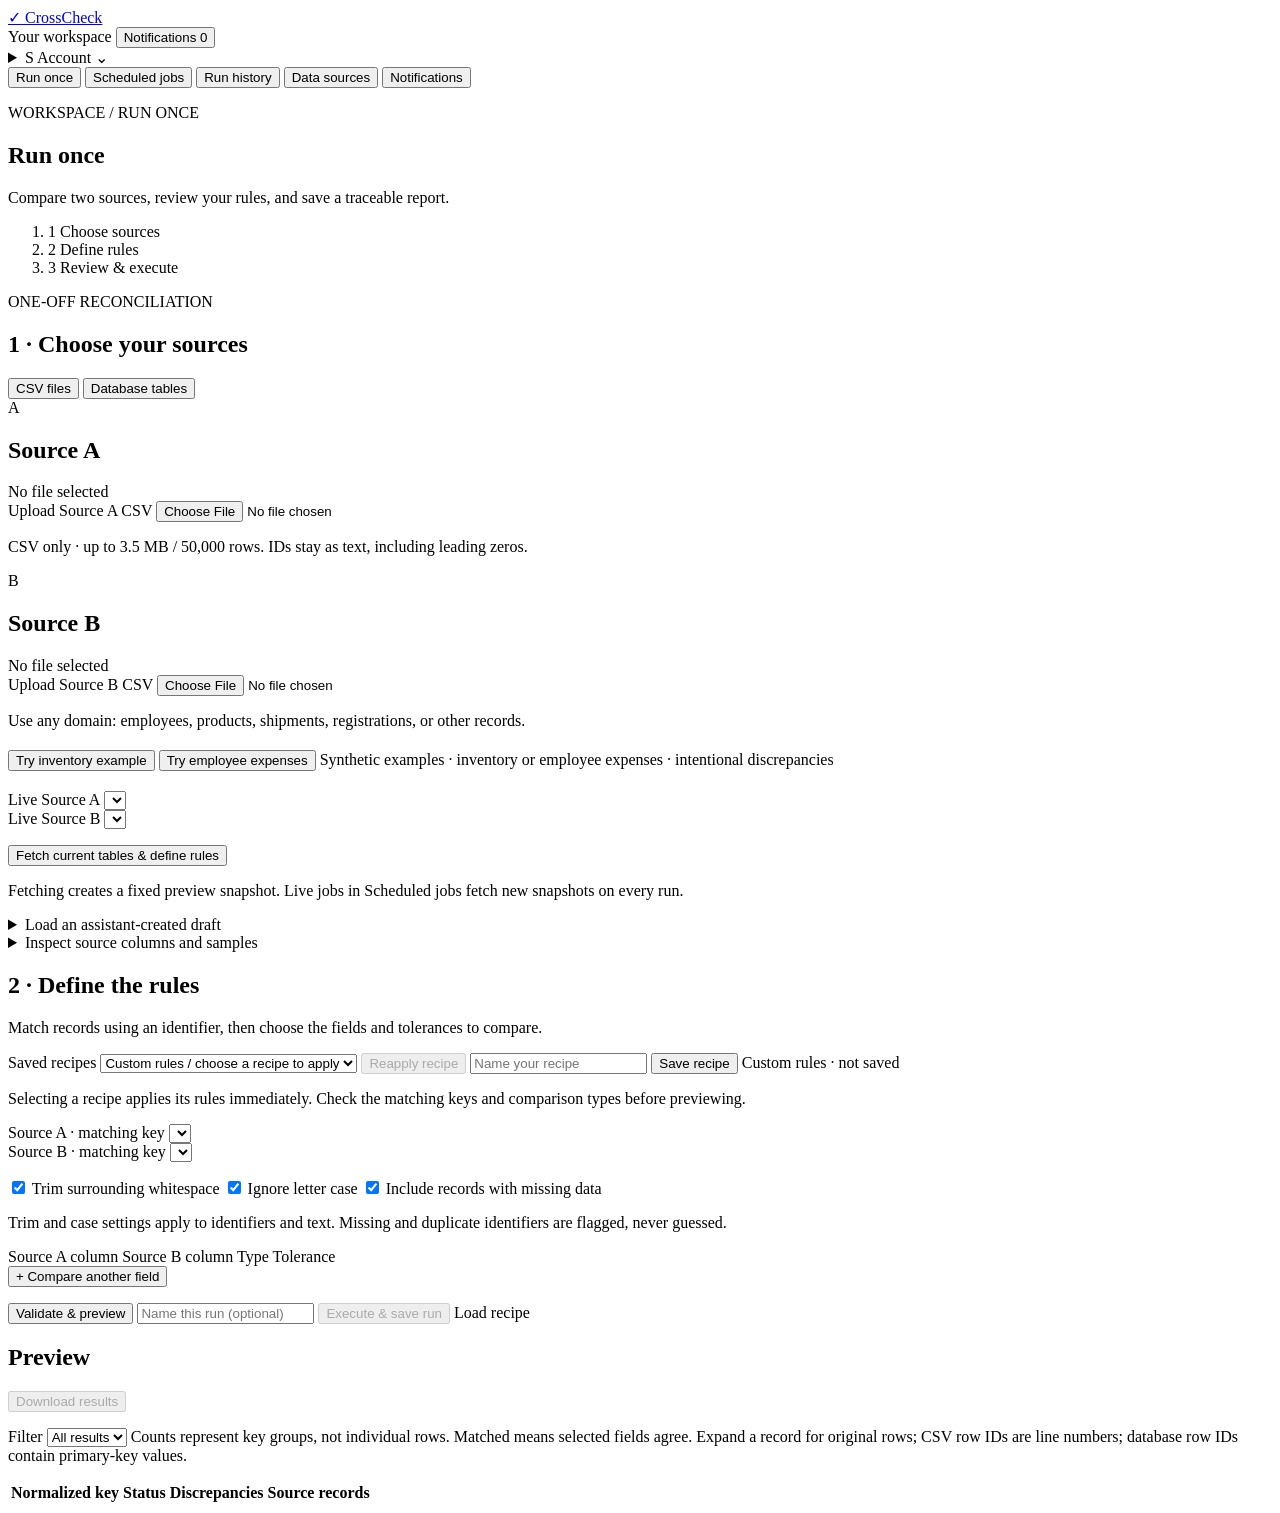
==== commit 17084a5d: "Apply selected recipes immediately and display active rules" ====
--- a/app/index.html
+++ b/app/index.html
@@ -259,24 +259,24 @@
       <label>
        Saved recipes
        <select id="savedRecipes">
-        <option value="demo">
-         Inventory demo recipe
+        <option value="">
+         Custom rules / choose a recipe to apply
         </option>
        </select>
       </label>
-      <button class="secondary" id="loadSaved">
-       Load selected recipe
+      <button class="secondary" disabled="" id="loadSaved">
+       Reapply recipe
       </button>
       <input aria-label="Recipe name" id="recipeName" placeholder="Name your recipe"/>
       <button class="secondary" id="save">
        Save recipe
       </button>
       <span class="muted" id="recipeStatus" role="status">
-       No recipe saved yet
+       Custom rules · not saved
       </span>
      </div>
      <p class="muted">
-      Save a reusable recipe, or load one compatible with your selected sources.
+      Selecting a recipe applies its rules immediately. Check the matching keys and comparison types before previewing.
      </p>
      <div class="grid">
       <div>
